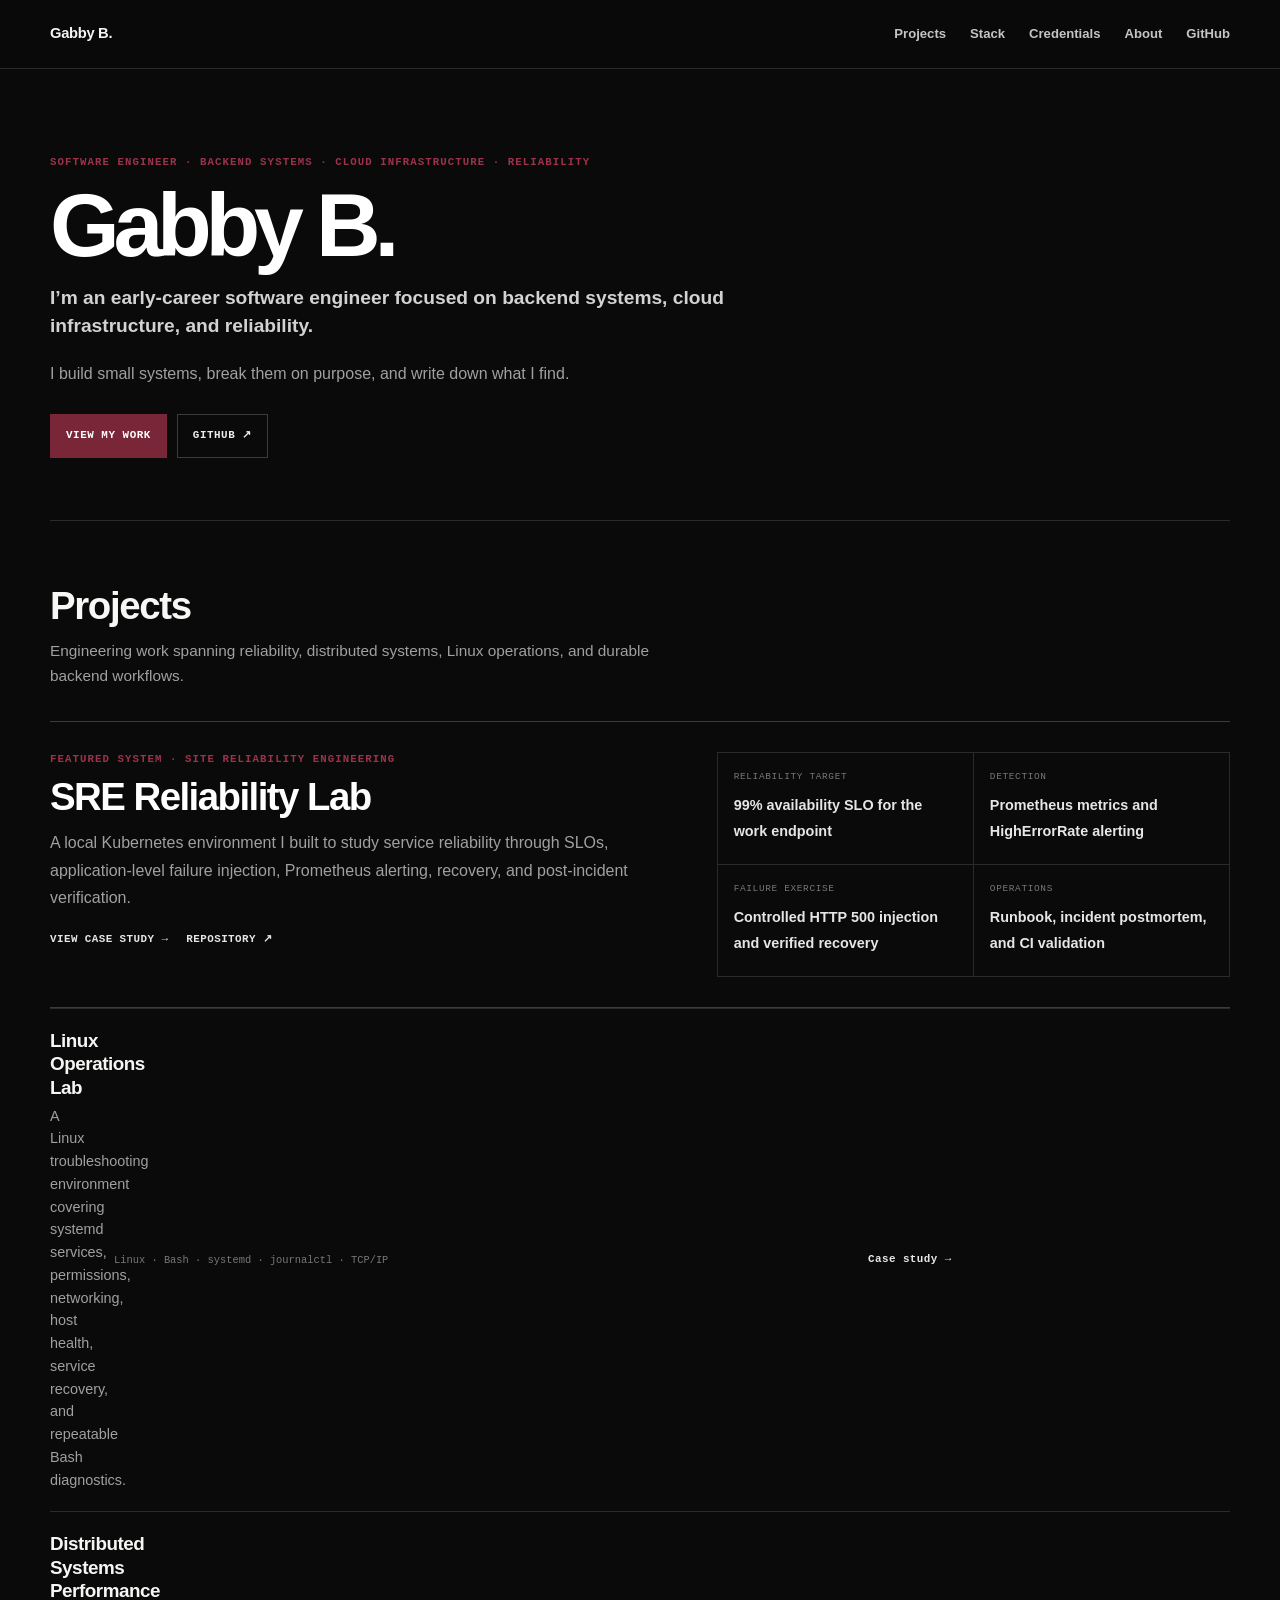
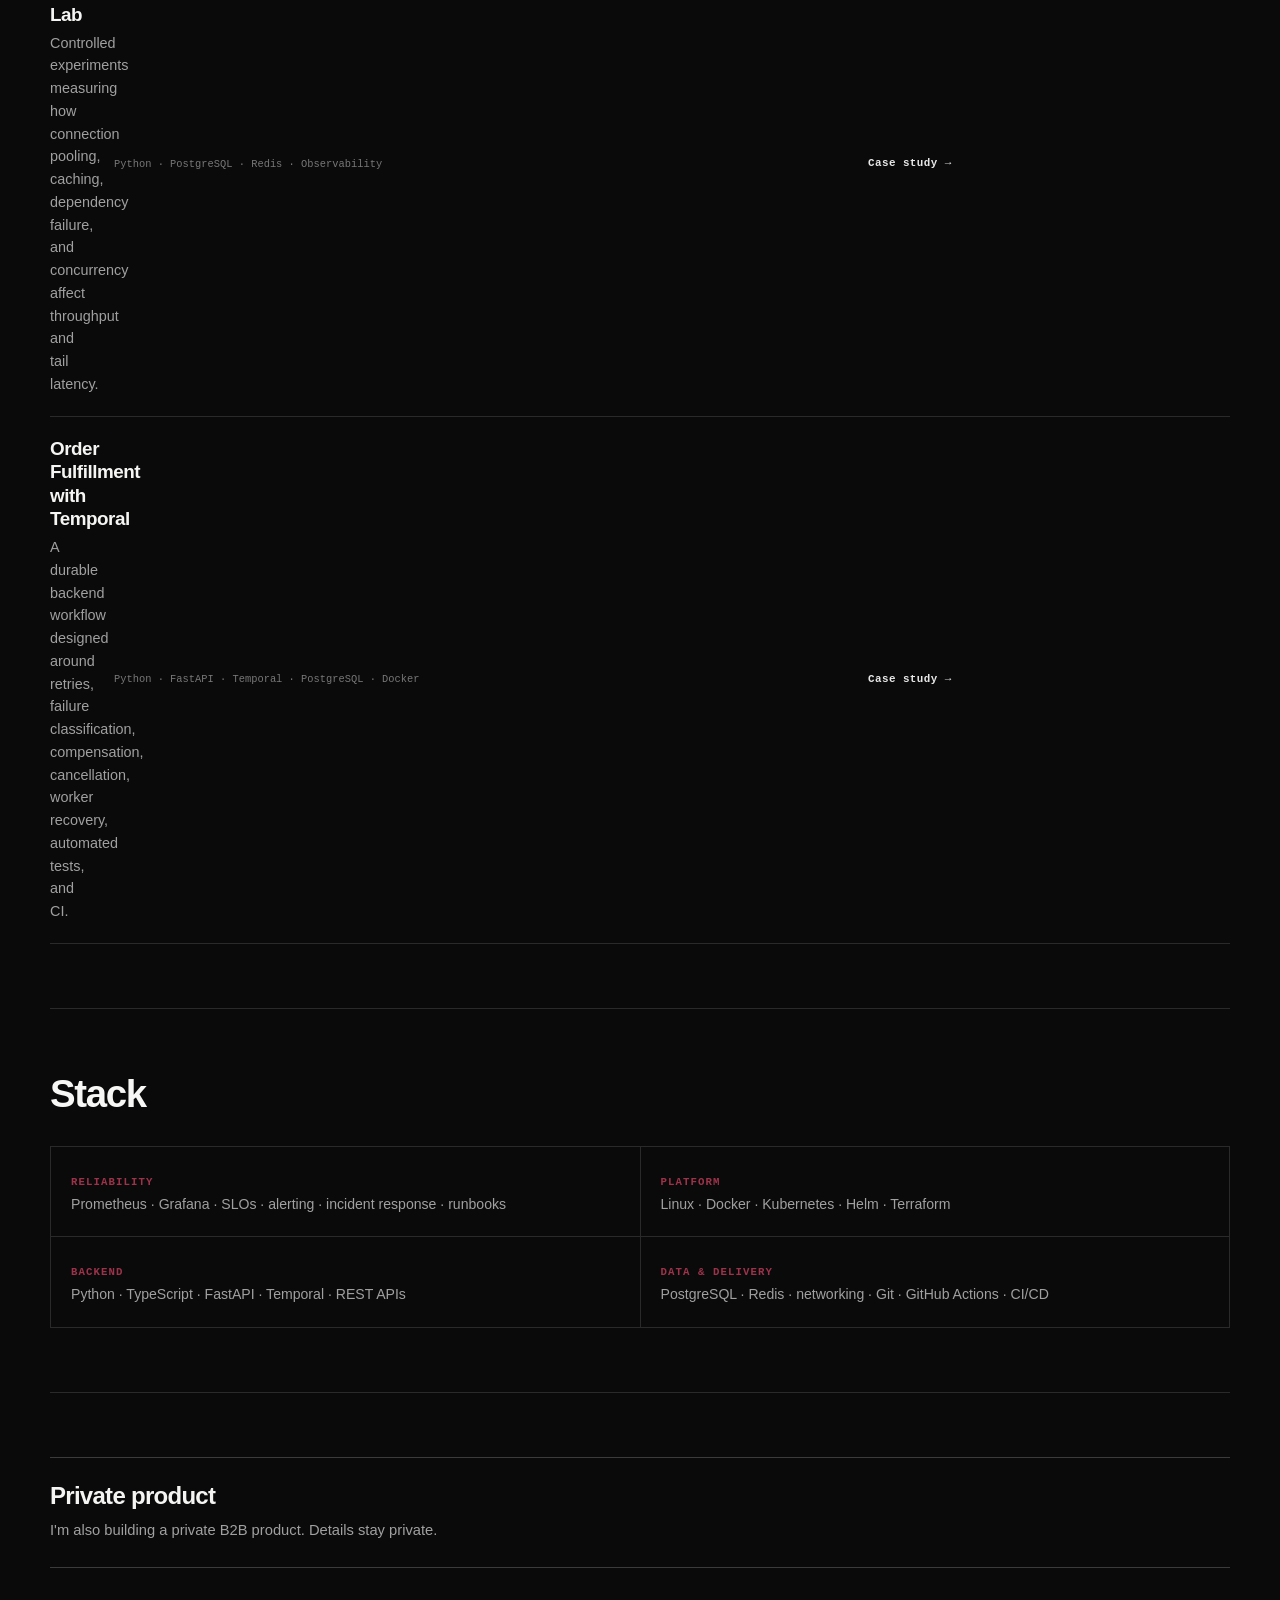
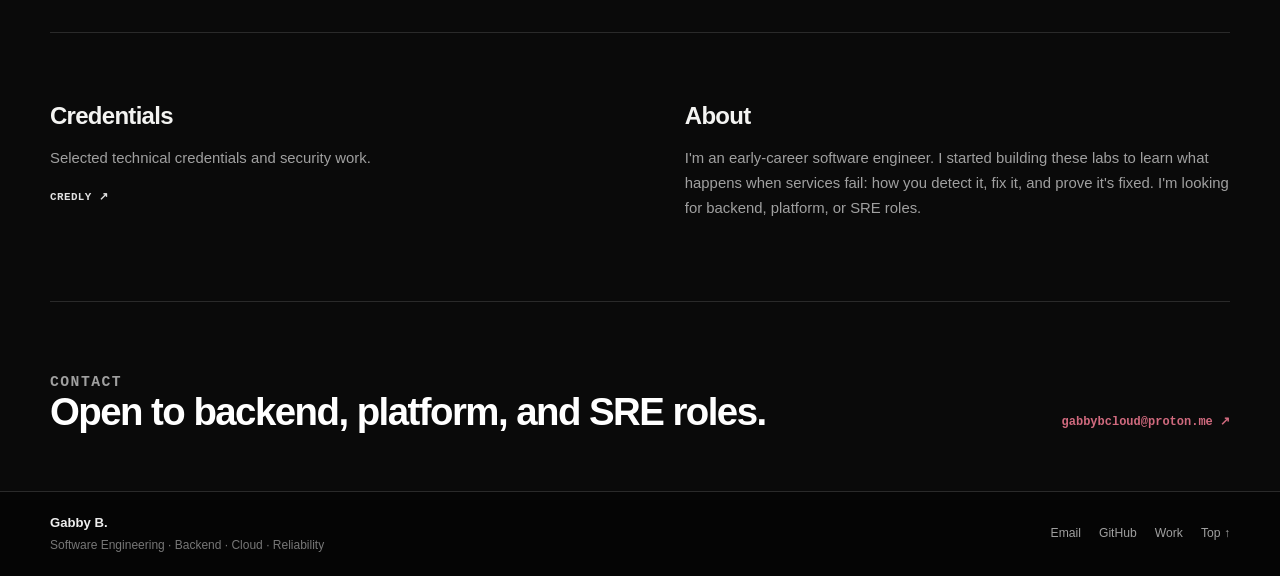
==== index.html @ 265e57f5 "copy: remove Harvard student from hero" ====
<!doctype html>
<html lang="en">
<head>
  <meta charset="utf-8">
  <meta name="viewport" content="width=device-width, initial-scale=1">
  <title>Gabby B. — Software Engineering, Backend Systems & Cloud Infrastructure</title>
  <meta name="description" content="Gabby B. is a software engineer focused on backend systems, cloud infrastructure, platform engineering, automation, and reliability.">
  <meta name="theme-color" content="#0b0e12">
  <meta property="og:type" content="website">
  <meta property="og:title" content="Gabby B. — Site Reliability, Platform & Backend Engineering">
  <meta property="og:description" content="Software engineering across backend systems, cloud infrastructure, automation, platform engineering, observability, and reliability.">
  <meta property="og:url" content="https://gabbyb-cloud.github.io/">
  <link rel="canonical" href="https://gabbyb-cloud.github.io/">
  <link rel="icon" href="favicon.svg" type="image/svg+xml">
  <link rel="stylesheet" href="assets/css/styles.css">
  
  
  
  
</head>
<body>
  <a class="skip-link" href="#main">Skip to content</a>

  <header class="site-header">
    <div class="shell nav-wrap">
      <a class="brand" href="#top" aria-label="Gabby B. home">Gabby B.</a>
      <button class="nav-toggle" type="button" aria-expanded="false" aria-controls="site-nav">
        <span class="sr-only">Toggle navigation</span>
        <span></span><span></span>
      </button>
      <nav id="site-nav" class="site-nav" aria-label="Primary navigation">
        <a href="#projects">Projects</a>
        <a href="#systems">Stack</a>
        <a href="#credentials">Credentials</a>
        <a href="#about">About</a>
        <a href="https://github.com/gabbyb-cloud" target="_blank" rel="noreferrer">GitHub</a>
      </nav>
    </div>
  </header>

  <main id="main">
    <section class="exec-hero shell" id="top" aria-labelledby="hero-title">
      <div>
        <p class="exec-kicker">Software Engineer · Backend Systems · Cloud Infrastructure · Reliability</p>
        <h1 class="exec-name" id="hero-title">Gabby B.</h1>
        <p class="exec-title">I’m an early-career software engineer focused on backend systems, cloud infrastructure, and reliability.</p>
        <p class="exec-statement">I build small systems, break them on purpose, and write down what I find.</p>
        <div class="exec-actions">
          <a class="exec-button primary" href="#projects">View my work</a>
          <a class="exec-button" href="https://github.com/gabbyb-cloud" target="_blank" rel="noreferrer">GitHub ↗</a>
        </div>
      </div>

    </section>

    <section class="exec-section shell" id="projects" aria-labelledby="projects-title">
      <div class="exec-section-head">
        <div>
          <h2 id="projects-title">Projects</h2>
          <p>Engineering work spanning reliability, distributed systems, Linux operations, and durable backend workflows.</p>
        </div>
      </div>

      <article class="feature-project">
        <div>
          <p class="project-meta">Featured system · Site reliability engineering</p>
          <h3>SRE Reliability Lab</h3>
          <p>
            A local Kubernetes environment I built to study service reliability through SLOs,
            application-level failure injection, Prometheus alerting, recovery, and post-incident verification.
          </p>
          <!-- TODO measured detection time and recovery time -->
          <div class="project-links">
            <a href="projects/sre-reliability-lab.html">View case study →</a>
            <a href="https://github.com/gabbyb-cloud/sre-reliability-lab" target="_blank" rel="noreferrer">Repository ↗</a>
          </div>
        </div>

        <div class="evidence-grid" aria-label="SRE Reliability Lab evidence">
          <div><span>Reliability target</span><strong>99% availability SLO for the work endpoint</strong></div>
          <div><span>Detection</span><strong>Prometheus metrics and HighErrorRate alerting</strong></div>
          <div><span>Failure exercise</span><strong>Controlled HTTP 500 injection and verified recovery</strong></div>
          <div><span>Operations</span><strong>Runbook, incident postmortem, and CI validation</strong></div>
        </div>
      </article>

      <div class="project-list">
        <article class="project-row">
          <div>
            <h3>Linux Operations Lab</h3>
            <p>A Linux troubleshooting environment covering systemd services, permissions, networking, host health, service recovery, and repeatable Bash diagnostics.</p>
          <!-- TODO one specific result -->
          </div>
          <span class="project-tech">Linux · Bash · systemd · journalctl · TCP/IP</span>
          <a href="projects/linux-operations-lab.html">Case study →</a>
        </article>

        <article class="project-row">
          <div>
            <h3>Distributed Systems Performance Lab</h3>
            <p>Controlled experiments measuring how connection pooling, caching, dependency failure, and concurrency affect throughput and tail latency.</p>
          <!-- TODO p99 before/after -->
          </div>
          <span class="project-tech">Python · PostgreSQL · Redis · Observability</span>
          <a href="projects/distributed-systems-performance.html">Case study →</a>
        </article>

        <article class="project-row">
          <div>
            <h3>Order Fulfillment with Temporal</h3>
            <p>A durable backend workflow designed around retries, failure classification, compensation, cancellation, worker recovery, automated tests, and CI.</p>
          <!-- TODO tests and failure scenarios covered -->
          </div>
          <span class="project-tech">Python · FastAPI · Temporal · PostgreSQL · Docker</span>
          <a href="projects/order-fulfillment.html">Case study →</a>
        </article>
      </div>
    </section>

    <section class="exec-section shell" id="systems" aria-labelledby="systems-title">
      <div class="exec-section-head">
        <div>
          <h2 id="systems-title">Stack</h2>
        </div>
      </div>

      <div class="systems-grid">
        <div class="system-block">
          <span class="system-label">Reliability</span>
          <p>Prometheus · Grafana · SLOs · alerting · incident response · runbooks</p>
        </div>
        <div class="system-block">
          <span class="system-label">Platform</span>
          <p>Linux · Docker · Kubernetes · Helm · Terraform</p>
        </div>
        <div class="system-block">
          <span class="system-label">Backend</span>
          <p>Python · TypeScript <!-- TODO: remove if not used in these projects --> · FastAPI · Temporal · REST APIs</p>
        </div>
        <div class="system-block">
          <span class="system-label">Data & Delivery</span>
          <p>PostgreSQL · Redis · networking · Git · GitHub Actions · CI/CD</p>
        </div>
      </div>
    </section>

    <section class="exec-section shell" id="private" aria-labelledby="private-title">
      <div class="private-build">
        <div>
          <h3 id="private-title">Private product</h3>
          <p>I'm also building a private B2B product. Details stay private.</p>
        </div>
      </div>
    </section>

    <section class="exec-section shell" id="credentials">
      <div class="exec-lower">
        <div class="exec-subsection" aria-labelledby="credentials-title">
          <h2 id="credentials-title">Credentials</h2>
          <p>Selected technical credentials and security work.</p>
          <div class="quiet-links">
            <a href="https://www.credly.com/users/gabriell-bedoy/badges" target="_blank" rel="noreferrer">Credly ↗</a> <!-- TODO: name the specific credential -->
          </div>
        </div>

        <div class="exec-subsection" id="about" aria-labelledby="about-title">
          <h2 id="about-title">About</h2>
          <p>I'm an early-career software engineer. I started building these labs to learn what happens when services fail: how you detect it, fix it, and prove it's fixed. I'm looking for backend, platform, or SRE roles.</p>
        </div>
      </div>
    </section>

    <section class="exec-contact shell" id="contact" aria-labelledby="contact-title">
      <div>
        <p class="exec-kicker">Contact</p>
        <h2 id="contact-title">Open to backend, platform, and SRE roles.</h2>
      </div>
      <a class="exec-email" href="mailto:gabbybcloud@proton.me">gabbybcloud@proton.me ↗</a>
    </section>
  </main>

  <footer class="site-footer">
    <div class="shell footer-inner">
      <div><strong>Gabby B.</strong><span>Software Engineering · Backend · Cloud · Reliability</span></div>
      <div class="footer-links">
        <a href="mailto:gabbybcloud@proton.me">Email</a>
        <a href="https://github.com/gabbyb-cloud" target="_blank" rel="noreferrer">GitHub</a>
        <a href="#projects">Work</a>
        <a href="#top">Top ↑</a>
      </div>
    </div>
  </footer>

  <script src="assets/js/main.js" defer></script>
</body>
<!-- GitHub Pages redeploy check: 2026-10-04 -->
</html>
---- assets/css/styles.css ----
:root {
  --bg: #0a0a0a;
  --surface: #111111;
  --surface-2: #171717;
  --ink: #f4f4f2;
  --muted: #a0a0a0;
  --muted-2: #777777;
  --line: #2a2a2a;
  --line-strong: #3b3b3b;
  --maroon: #7a2639;
  --maroon-bright: #9d334b;
  --maroon-soft: #2a1118;
  --max: 1180px;
  --mono: "SFMono-Regular", Consolas, "Liberation Mono", Menlo, monospace;
  --sans: Inter, "Segoe UI Variable", "Segoe UI", ui-sans-serif, -apple-system, BlinkMacSystemFont, sans-serif;

  /* Compatibility for case-study styles */
  --exec-bg: var(--bg);
  --exec-surface: var(--surface);
  --exec-text: var(--ink);
  --exec-muted: var(--muted);
  --exec-faint: var(--muted-2);
  --exec-accent: #b24a60;
  --exec-line: var(--line);
  --exec-line-strong: var(--line-strong);
  --exec-mono: var(--mono);
}

* { box-sizing: border-box; }

html {
  scroll-behavior: smooth;
  background: var(--bg);
}

body {
  margin: 0;
  background: var(--bg);
  color: var(--ink);
  font-family: var(--sans);
  font-size: 16px;
  line-height: 1.62;
  -webkit-font-smoothing: antialiased;
  text-rendering: optimizeLegibility;
}

body::selection {
  background: var(--maroon);
  color: #fff;
}

a {
  color: inherit;
  text-decoration: none;
}

a:focus-visible,
button:focus-visible {
  outline: 2px solid var(--maroon-bright);
  outline-offset: 4px;
}

button { font: inherit; }

.shell {
  width: min(calc(100% - 48px), var(--max));
  margin-inline: auto;
}

.sr-only {
  position: absolute;
  width: 1px;
  height: 1px;
  padding: 0;
  margin: -1px;
  overflow: hidden;
  clip: rect(0, 0, 0, 0);
  white-space: nowrap;
  border: 0;
}

.skip-link {
  position: fixed;
  z-index: 999;
  left: 16px;
  top: 16px;
  transform: translateY(-180%);
  padding: 10px 14px;
  background: #fff;
  color: #000;
}

.skip-link:focus { transform: translateY(0); }

h1, h2, h3, p { margin-top: 0; }

.site-header {
  position: sticky;
  top: 0;
  z-index: 20;
  background: rgba(10, 10, 10, .94);
  border-bottom: 1px solid var(--line);
  backdrop-filter: blur(12px);
}

.nav-wrap {
  min-height: 68px;
  display: flex;
  align-items: center;
  justify-content: space-between;
  gap: 24px;
}

.brand {
  color: var(--ink);
  font-size: .92rem;
  font-weight: 700;
  letter-spacing: -.02em;
}

.site-nav {
  display: flex;
  align-items: center;
  gap: 24px;
  font-size: .82rem;
  font-weight: 600;
}

.site-nav a {
  color: #c4c4c4;
  transition: color .18s ease;
}

.site-nav a:hover { color: #fff; }

.nav-toggle {
  display: none;
  border: 0;
  background: transparent;
  padding: 8px;
}

.nav-toggle span:not(.sr-only) {
  display: block;
  width: 22px;
  height: 1px;
  margin: 5px 0;
  background: #fff;
}

/* Homepage */

.exec-hero {
  display: grid;
  grid-template-columns: minmax(0, 1.45fr) minmax(320px, .75fr);
  gap: clamp(48px, 7vw, 92px);
  align-items: end;
  padding-block: 86px 62px;
}

.exec-kicker,
.section-index,
.panel-label,
.system-label,
.project-meta,
.project-index,
.private-label,
.case-kicker {
  color: #b8b8b8;
  font-family: var(--mono);
  font-size: .67rem;
  font-weight: 700;
  letter-spacing: .1em;
  line-height: 1.4;
  text-transform: uppercase;
}

.exec-kicker,
.project-meta,
.project-index,
.private-label,
.system-label,
.case-kicker {
  color: var(--maroon-bright);
}

.exec-name {
  margin: 14px 0 0;
  color: #fff;
  font-size: clamp(3.6rem, 7vw, 6.8rem);
  line-height: .92;
  letter-spacing: -.07em;
  font-weight: 760;
}

.exec-title {
  margin: 18px 0 0;
  max-width: 700px;
  color: #d2d2d2;
  font-size: clamp(1.08rem, 1.5vw, 1.32rem);
  line-height: 1.45;
  font-weight: 600;
}

.exec-statement {
  max-width: 690px;
  margin: 20px 0 0;
  color: var(--muted);
  font-size: 1rem;
  line-height: 1.72;
}

.exec-statement strong {
  color: #efefef;
  font-weight: 650;
}

.exec-actions {
  display: flex;
  flex-wrap: wrap;
  gap: 10px;
  margin-top: 26px;
}

.exec-button {
  display: inline-flex;
  align-items: center;
  justify-content: center;
  min-height: 44px;
  padding: 0 15px;
  border: 1px solid var(--line-strong);
  background: transparent;
  color: #ededed;
  font-family: var(--mono);
  font-size: .68rem;
  font-weight: 700;
  letter-spacing: .05em;
  text-transform: uppercase;
  transition: border-color .18s ease, background .18s ease, transform .18s ease;
}

.exec-button:hover {
  border-color: #666;
  background: #141414;
  transform: translateY(-1px);
}

.exec-button.primary {
  border-color: var(--maroon);
  background: var(--maroon);
  color: #fff;
}

.exec-button.primary:hover {
  border-color: var(--maroon-bright);
  background: var(--maroon-bright);
}

.exec-panel {
  border-top: 1px solid var(--line-strong);
  border-bottom: 1px solid var(--line-strong);
}

.panel-label {
  padding: 13px 0;
  color: var(--muted-2);
}

.exec-panel-row {
  display: grid;
  grid-template-columns: 118px minmax(0, 1fr);
  gap: 18px;
  padding: 15px 0;
  border-top: 1px solid var(--line);
}

.exec-panel-row span {
  color: var(--muted-2);
  font-family: var(--mono);
  font-size: .66rem;
  line-height: 1.5;
  text-transform: uppercase;
}

.exec-panel-row strong {
  color: #dadada;
  font-size: .88rem;
  line-height: 1.5;
  font-weight: 580;
}

.exec-principles {
  display: grid;
  grid-template-columns: repeat(4, 1fr);
  border-top: 1px solid var(--line);
  border-bottom: 1px solid var(--line);
}

.exec-principles div {
  min-height: 82px;
  padding: 18px 16px;
  border-right: 1px solid var(--line);
}

.exec-principles div:last-child { border-right: 0; }

.exec-principles span {
  display: block;
  margin-bottom: 5px;
  color: var(--muted-2);
  font-family: var(--mono);
  font-size: .61rem;
  letter-spacing: .08em;
  text-transform: uppercase;
}

.exec-principles strong {
  color: #ddd;
  font-size: .88rem;
  font-weight: 600;
}

.exec-section {
  padding-block: 64px;
  border-top: 1px solid var(--line);
}

.exec-section-head {
  display: block;
  margin-bottom: 32px;
}

.exec-section-head > div {
  max-width: 70ch;
}

.section-index { color: var(--muted-2); }

.exec-section-head h2 {
  margin: 0;
  color: #f7f7f5;
  font-size: clamp(1.8rem, 3vw, 2.7rem);
  line-height: 1.08;
  letter-spacing: -.035em;
  font-weight: 680;
}

.exec-section-head > div > p {
  max-width: 680px;
  margin: 12px 0 0;
  color: var(--muted);
  font-size: .96rem;
  line-height: 1.65;
}

.feature-project {
  display: grid;
  grid-template-columns: minmax(0, 1.08fr) minmax(330px, .92fr);
  gap: clamp(34px, 5vw, 70px);
  padding: 30px 0;
  border-top: 1px solid var(--line-strong);
  border-bottom: 1px solid var(--line-strong);
}

.feature-project h3 {
  margin: 10px 0 12px;
  color: #fff;
  font-size: clamp(1.75rem, 3vw, 2.6rem);
  line-height: 1.04;
  letter-spacing: -.04em;
  font-weight: 680;
}

.feature-project > div:first-child > p:not(.project-meta) {
  max-width: 640px;
  color: var(--muted);
  line-height: 1.7;
}

.project-links {
  display: flex;
  flex-wrap: wrap;
  gap: 18px;
  margin-top: 20px;
}

.project-links a {
  color: #e6e6e6;
  font-family: var(--mono);
  font-size: .68rem;
  font-weight: 700;
  text-transform: uppercase;
  letter-spacing: .04em;
}

.project-links a:hover { color: #d06a7e; }

.evidence-grid {
  display: grid;
  grid-template-columns: 1fr 1fr;
  border-top: 1px solid var(--line);
  border-left: 1px solid var(--line);
}

.evidence-grid div {
  min-height: 112px;
  padding: 16px;
  border-right: 1px solid var(--line);
  border-bottom: 1px solid var(--line);
}

.evidence-grid span {
  display: block;
  margin-bottom: 8px;
  color: var(--muted-2);
  font-family: var(--mono);
  font-size: .59rem;
  letter-spacing: .07em;
  text-transform: uppercase;
}

.evidence-grid strong {
  color: #e6e6e6;
  font-size: .9rem;
  line-height: 1.48;
  font-weight: 600;
}

.project-list { border-top: 1px solid var(--line); }

.project-row {
  display: grid;
  grid-template-columns: 42px minmax(0, 1.4fr) minmax(230px, .65fr) auto;
  gap: 22px;
  align-items: center;
  padding: 20px 0;
  border-bottom: 1px solid var(--line);
}

.project-row h3 {
  margin: 0 0 5px;
  color: #f5f5f3;
  font-size: 1.18rem;
  line-height: 1.25;
  letter-spacing: -.025em;
}

.project-row p {
  margin: 0;
  color: var(--muted);
  font-size: .9rem;
  line-height: 1.58;
}

.project-tech {
  color: var(--muted-2);
  font-family: var(--mono);
  font-size: .65rem;
  line-height: 1.6;
}

.project-row > a {
  color: #e8e8e8;
  font-family: var(--mono);
  font-size: .68rem;
  font-weight: 700;
  letter-spacing: .04em;
}

.project-row > a:hover { color: #d06a7e; }

.systems-grid {
  display: grid;
  grid-template-columns: 1fr 1fr;
  border-top: 1px solid var(--line);
  border-left: 1px solid var(--line);
}

.system-block {
  min-height: 0;
  padding: 20px;
  border-right: 1px solid var(--line);
  border-bottom: 1px solid var(--line);
}

.system-block h3 {
  margin: 22px 0 8px;
  color: #f4f4f2;
  font-size: 1rem;
  line-height: 1.3;
}

.system-block p {
  margin: 0;
  color: var(--muted);
  font-size: .88rem;
  line-height: 1.65;
}

.private-build {
  display: block;
  padding-block: 24px;
  border-top: 1px solid var(--line-strong);
  border-bottom: 1px solid var(--line-strong);
}

.private-build > div {
  max-width: 70ch;
}

.private-build h3 {
  margin: 0 0 8px;
  color: #f4f4f2;
  font-size: 1.5rem;
  line-height: 1.2;
  letter-spacing: -.03em;
}

.private-build p {
  max-width: 780px;
  margin: 0;
  color: var(--muted);
  font-size: .92rem;
  line-height: 1.68;
}

.exec-lower {
  display: grid;
  grid-template-columns: 1fr 1fr;
  gap: clamp(40px, 7vw, 100px);
}

.exec-subsection h2 {
  margin: 0 0 10px;
  color: #f4f4f2;
  font-size: 1.5rem;
  letter-spacing: -.03em;
}

.exec-subsection p {
  max-width: 620px;
  color: var(--muted);
  font-size: .93rem;
  line-height: 1.7;
}

.quiet-links {
  display: flex;
  flex-wrap: wrap;
  gap: 18px;
  margin-top: 18px;
}

.quiet-links a {
  color: #e2e2e2;
  font-family: var(--mono);
  font-size: .68rem;
  font-weight: 700;
  letter-spacing: .04em;
  text-transform: uppercase;
}

.quiet-links a:hover { color: #d06a7e; }

.exec-contact {
  display: grid;
  grid-template-columns: minmax(0, 1fr) auto;
  gap: 30px;
  align-items: end;
  padding-block: 58px;
  border-top: 1px solid var(--line);
}

.exec-contact h2 {
  max-width: 760px;
  margin: 0;
  color: #fff;
  font-size: clamp(1.7rem, 3vw, 2.7rem);
  line-height: 1.06;
  letter-spacing: -.04em;
}

.exec-contact p {
  margin: 12px 0 0;
  color: var(--muted);
  font-size: .92rem;
}

.exec-email {
  color: #d06a7e;
  font-family: var(--mono);
  font-size: .75rem;
  font-weight: 700;
}

.site-footer {
  border-top: 1px solid var(--line);
  background: #050505;
}

.footer-inner {
  min-height: 84px;
  display: flex;
  align-items: center;
  justify-content: space-between;
  gap: 20px;
}

.footer-inner strong {
  display: block;
  color: #eee;
  font-size: .82rem;
}

.footer-inner span {
  display: block;
  margin-top: 3px;
  color: var(--muted-2);
  font-size: .75rem;
}

.footer-links {
  display: flex;
  gap: 18px;
}

.footer-links a {
  color: var(--muted);
  font-size: .76rem;
}

.footer-links a:hover { color: #fff; }

/* Lightweight reveal; no decorative motion */
.reveal-item {
  opacity: 0;
  transform: translateY(10px);
  transition: opacity .45s ease, transform .45s ease;
}

.reveal-item.is-visible {
  opacity: 1;
  transform: none;
}

/* Mobile */
@media (max-width: 980px) {
  .exec-hero {
    grid-template-columns: 1fr;
    align-items: start;
  }

  .exec-panel { max-width: 760px; }

  .feature-project { grid-template-columns: 1fr; }

  .project-row {
    grid-template-columns: 38px minmax(0, 1fr) auto;
  }

  .project-tech { grid-column: 2; }
  .project-row > a { grid-column: 3; grid-row: 1; }
}

@media (max-width: 760px) {
  .shell { width: min(calc(100% - 32px), var(--max)); }

  .site-nav {
    display: none;
    position: absolute;
    left: 16px;
    right: 16px;
    top: 60px;
    padding: 12px;
    flex-direction: column;
    align-items: stretch;
    gap: 0;
    background: #101010;
    border: 1px solid var(--line);
  }

  .site-nav.is-open { display: flex; }

  .site-nav a {
    padding: 11px 10px;
    border-bottom: 1px solid var(--line);
  }

  .site-nav a:last-child { border-bottom: 0; }

  .nav-toggle { display: block; }

  .exec-hero {
    padding-block: 56px 42px;
    gap: 42px;
  }

  .exec-name {
    font-size: clamp(3rem, 16vw, 4.5rem);
  }

  .exec-panel-row {
    grid-template-columns: 1fr;
    gap: 5px;
  }

  .exec-principles {
    grid-template-columns: 1fr 1fr;
  }

  .exec-principles div:nth-child(2) { border-right: 0; }
  .exec-principles div:nth-child(-n+2) { border-bottom: 1px solid var(--line); }

  .exec-section { padding-block: 48px; }

  .exec-section-head {
    gap: 8px;
  }

  .evidence-grid,
  .systems-grid {
    grid-template-columns: 1fr;
  }

  .project-row {
    grid-template-columns: 1fr;
    gap: 8px;
    padding: 18px 0;
  }

  .project-index,
  .project-tech,
  .project-row > a {
    grid-column: 1;
    grid-row: auto;
  }

  .project-index {
    margin-bottom: 2px;
  }

  .private-build,
  .exec-lower,
  .exec-contact {
    grid-template-columns: 1fr;
  }

  .exec-contact { align-items: start; }

  .footer-inner {
    flex-direction: column;
    align-items: flex-start;
    justify-content: center;
    padding-block: 22px;
  }

  .footer-links { flex-wrap: wrap; }
}
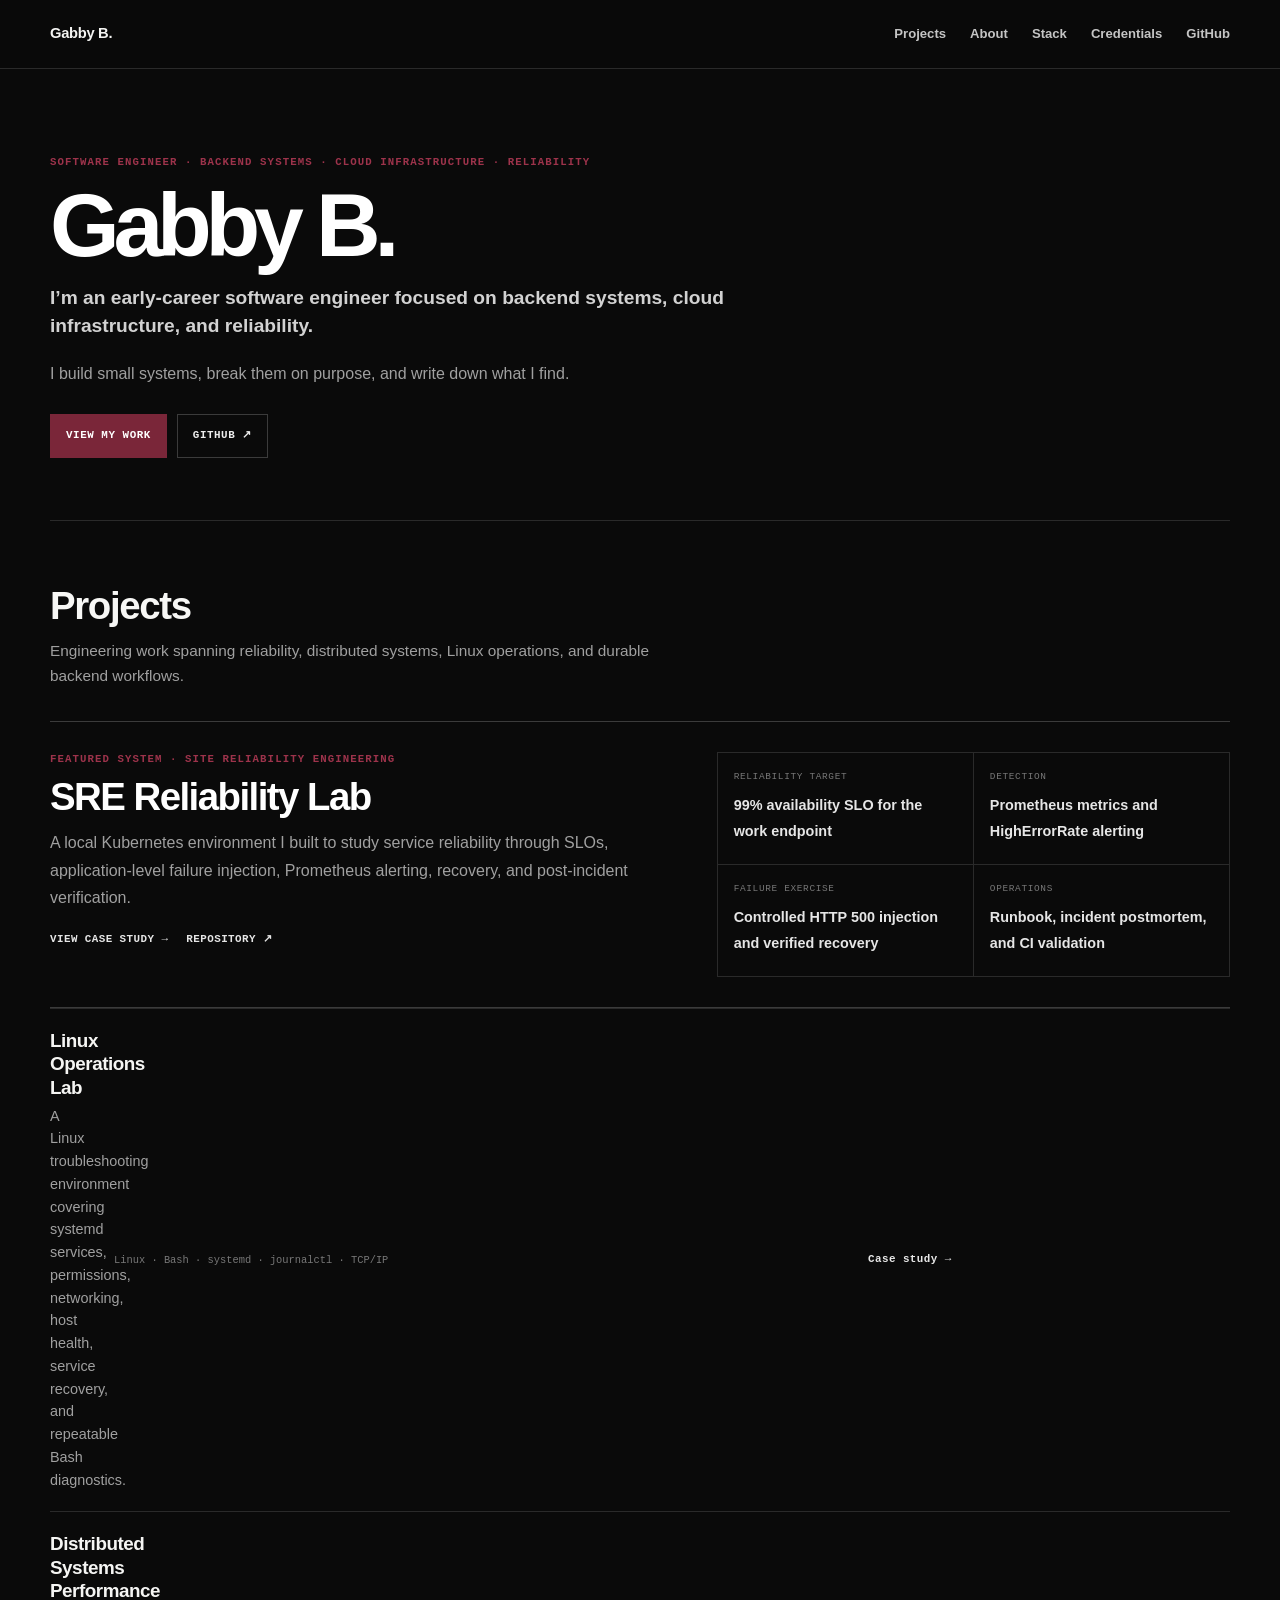
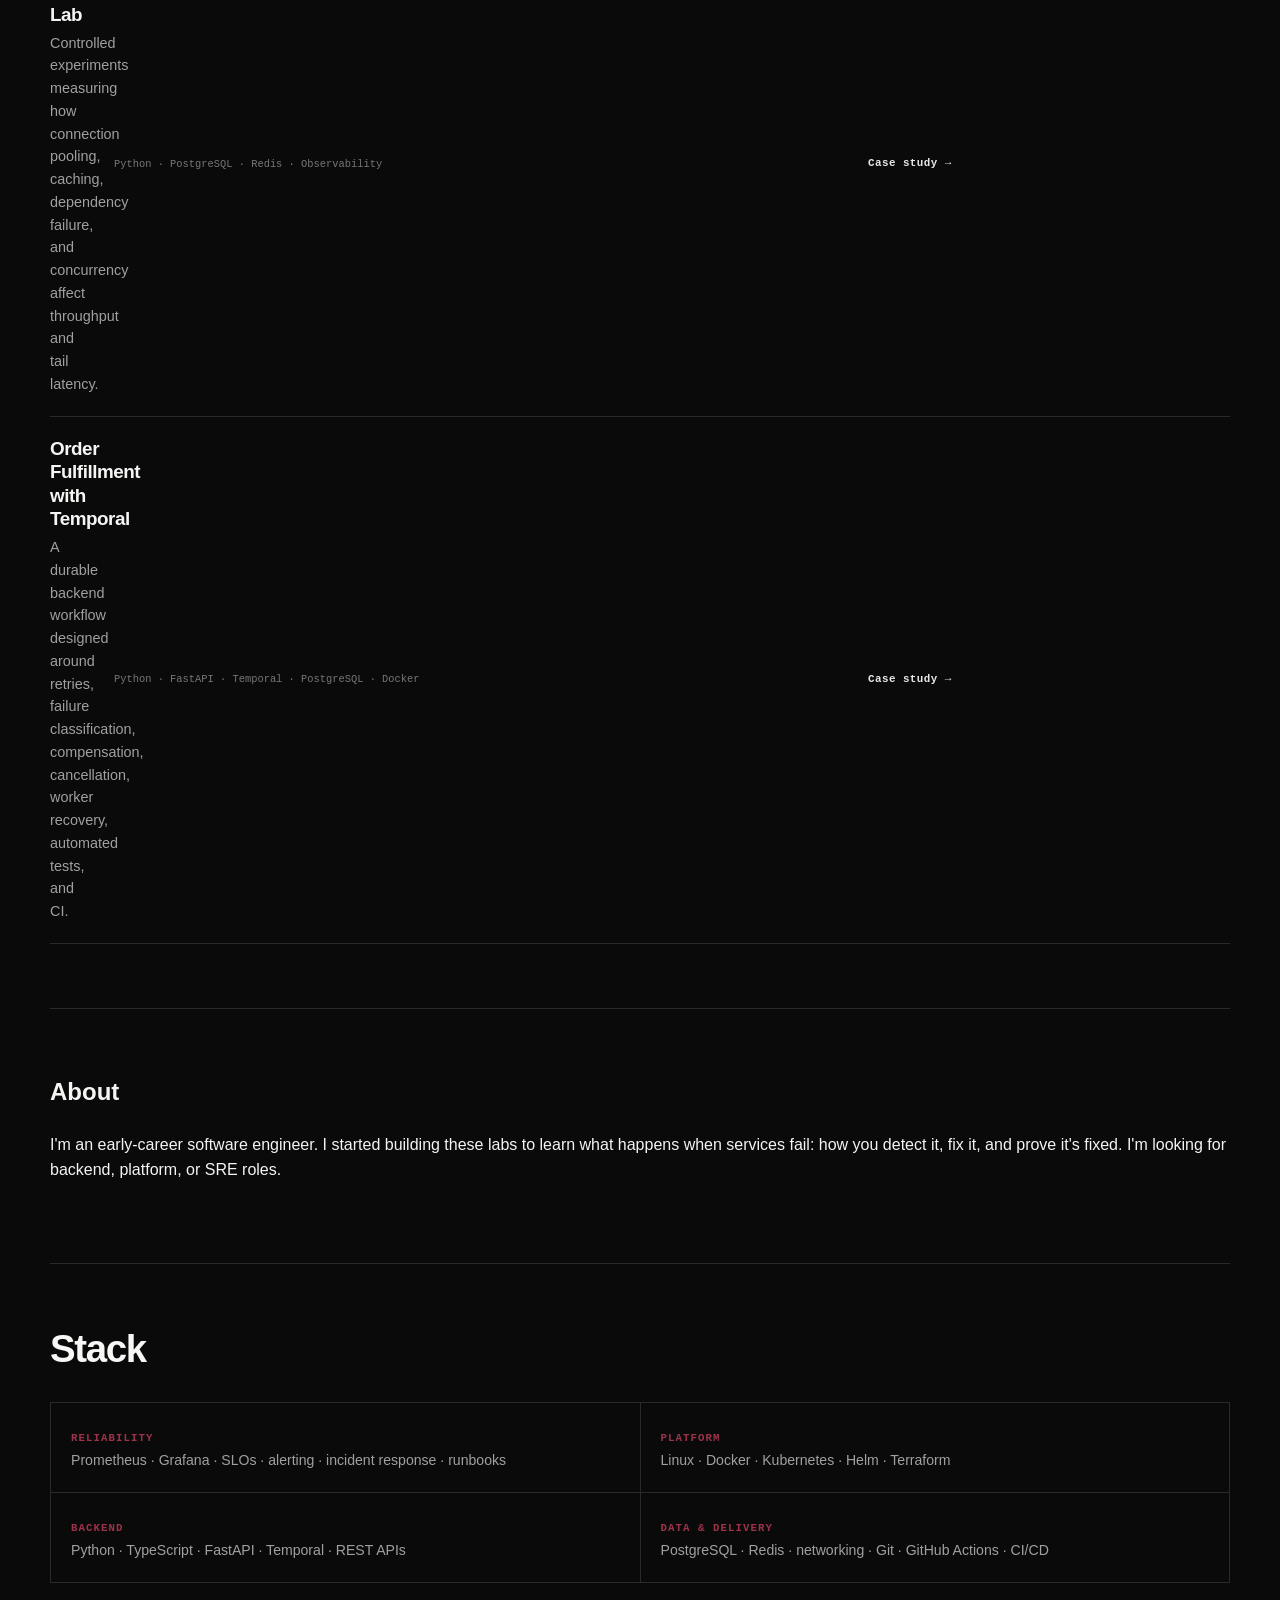
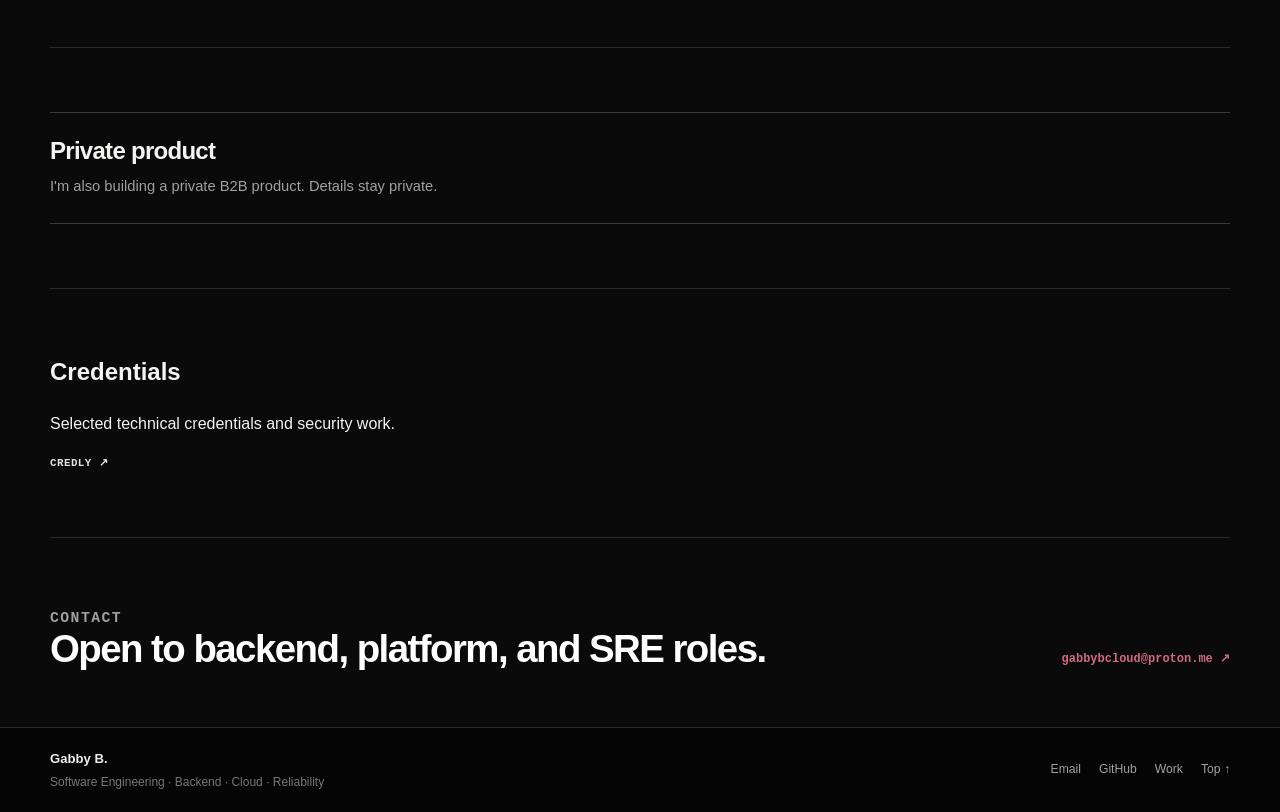
==== commit e589a427: "layout: strengthen portfolio information hierarchy" ====
--- a/index.html
+++ b/index.html
@@ -30,9 +30,9 @@
       </button>
       <nav id="site-nav" class="site-nav" aria-label="Primary navigation">
         <a href="#projects">Projects</a>
+        <a href="#about">About</a>
         <a href="#systems">Stack</a>
         <a href="#credentials">Credentials</a>
-        <a href="#about">About</a>
         <a href="https://github.com/gabbyb-cloud" target="_blank" rel="noreferrer">GitHub</a>
       </nav>
     </div>
@@ -117,6 +117,13 @@
       </div>
     </section>
 
+    <section class="exec-section shell about-section" id="about" aria-labelledby="about-title">
+      <div class="about-block">
+        <h2 id="about-title">About</h2>
+        <p>I'm an early-career software engineer. I started building these labs to learn what happens when services fail: how you detect it, fix it, and prove it's fixed. I'm looking for backend, platform, or SRE roles.</p>
+      </div>
+    </section>
+
     <section class="exec-section shell" id="systems" aria-labelledby="systems-title">
       <div class="exec-section-head">
         <div>
@@ -153,19 +160,14 @@
       </div>
     </section>
 
-    <section class="exec-section shell" id="credentials">
-      <div class="exec-lower">
-        <div class="exec-subsection" aria-labelledby="credentials-title">
+    <section class="exec-section shell credentials-section" id="credentials" aria-labelledby="credentials-title">
+      <div class="credentials-block">
+        <div>
           <h2 id="credentials-title">Credentials</h2>
           <p>Selected technical credentials and security work.</p>
           <div class="quiet-links">
             <a href="https://www.credly.com/users/gabriell-bedoy/badges" target="_blank" rel="noreferrer">Credly ↗</a> <!-- TODO: name the specific credential -->
           </div>
-        </div>
-
-        <div class="exec-subsection" id="about" aria-labelledby="about-title">
-          <h2 id="about-title">About</h2>
-          <p>I'm an early-career software engineer. I started building these labs to learn what happens when services fail: how you detect it, fix it, and prove it's fixed. I'm looking for backend, platform, or SRE roles.</p>
         </div>
       </div>
     </section>
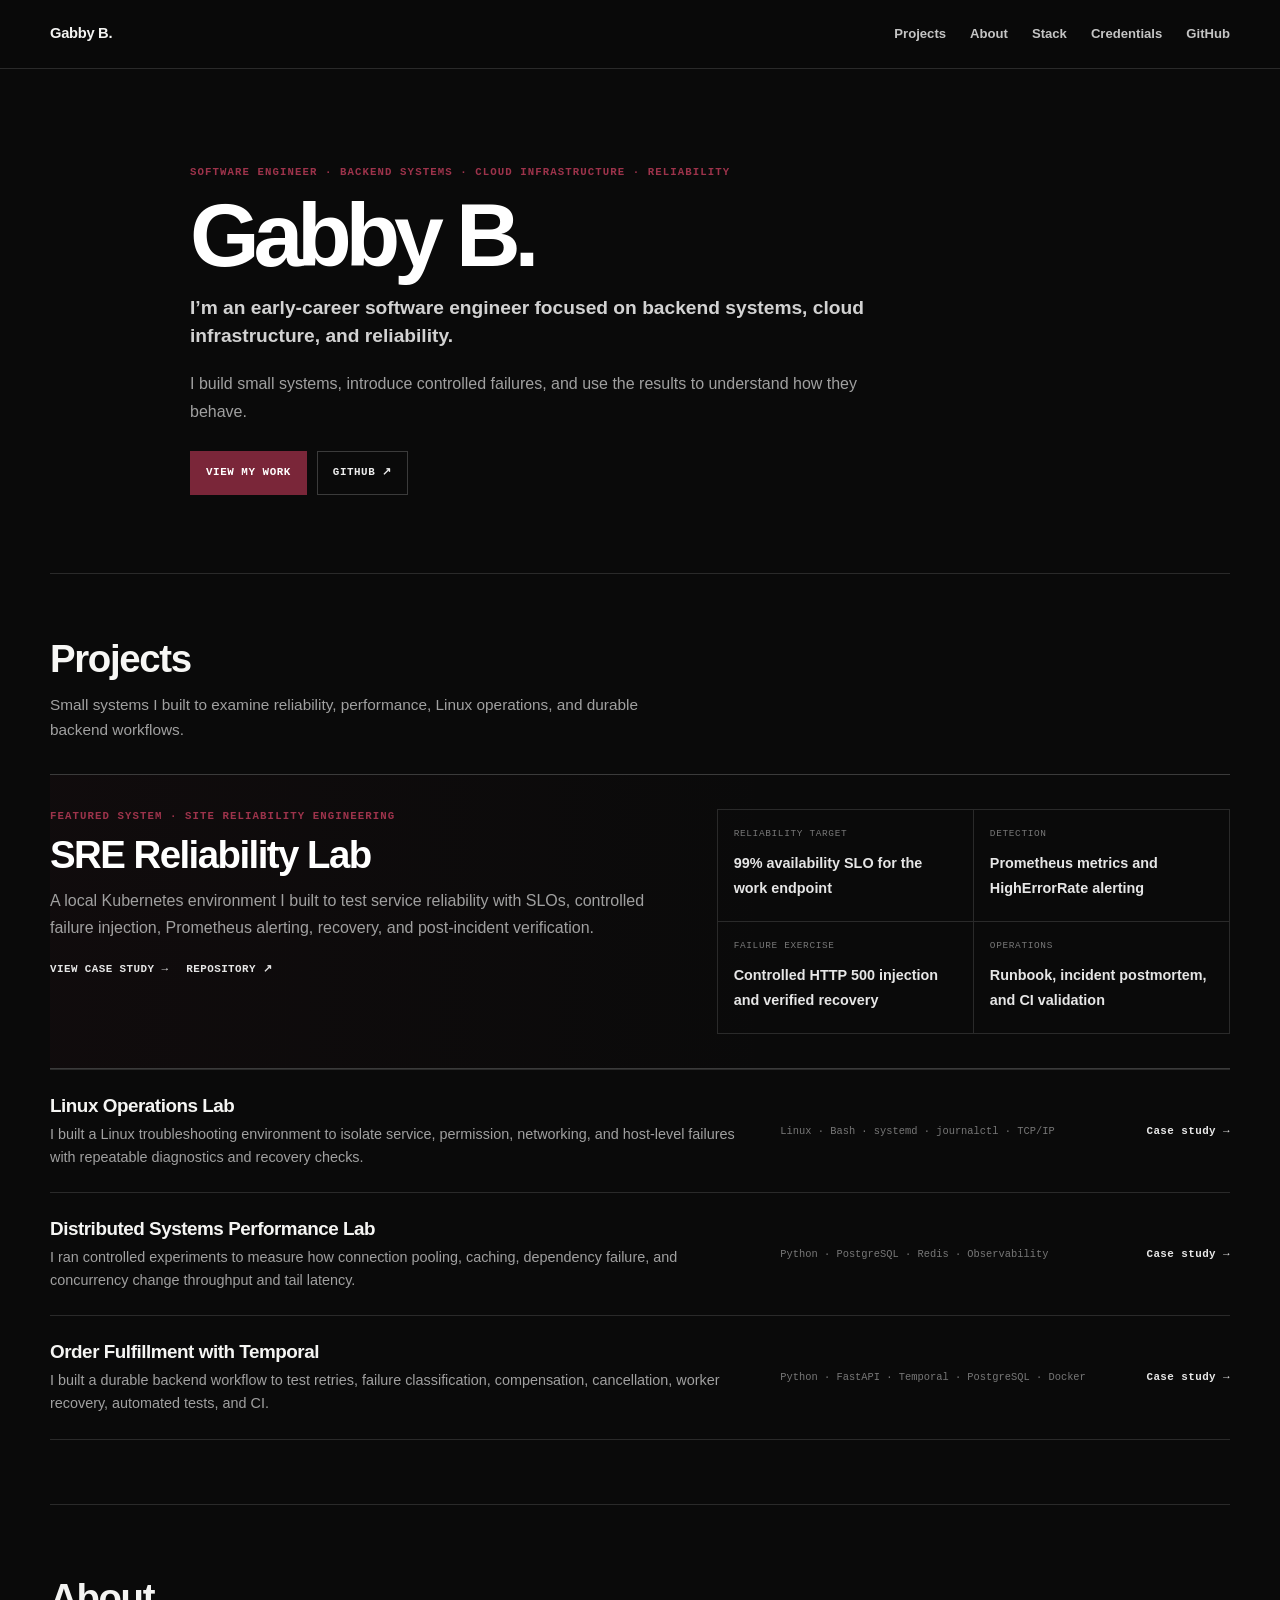
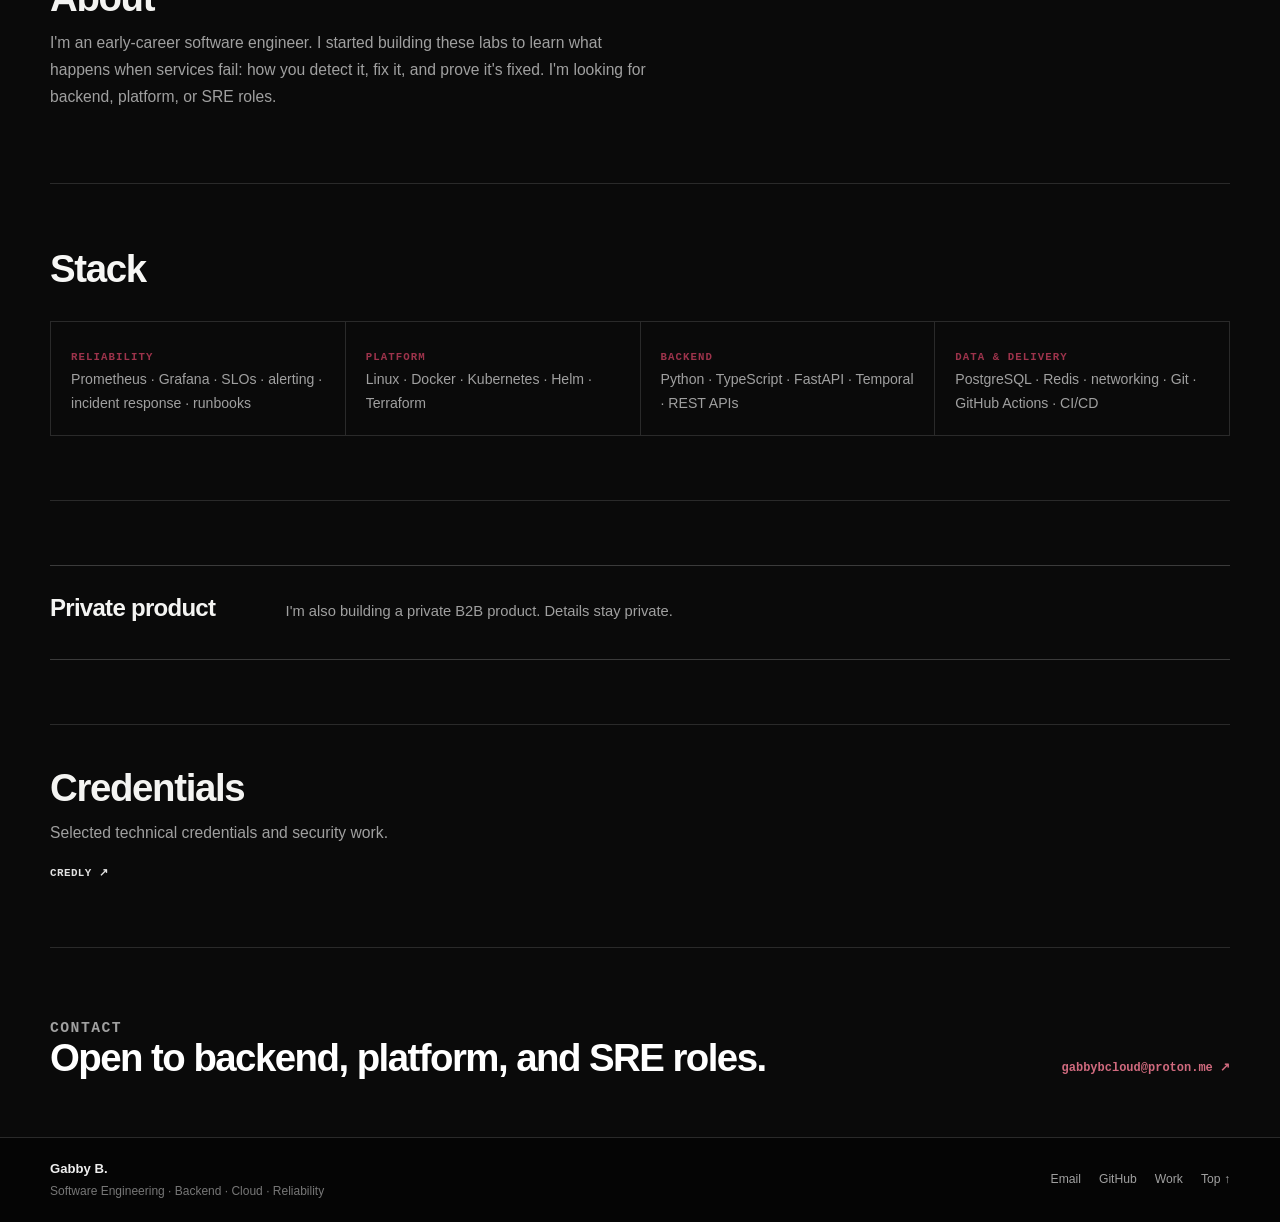
==== commit 6910b2c9: "copy: align homepage project language" ====
--- a/index.html
+++ b/index.html
@@ -44,7 +44,7 @@
         <p class="exec-kicker">Software Engineer · Backend Systems · Cloud Infrastructure · Reliability</p>
         <h1 class="exec-name" id="hero-title">Gabby B.</h1>
         <p class="exec-title">I’m an early-career software engineer focused on backend systems, cloud infrastructure, and reliability.</p>
-        <p class="exec-statement">I build small systems, break them on purpose, and write down what I find.</p>
+        <p class="exec-statement">I build small systems, introduce controlled failures, and use the results to understand how they behave.</p>
         <div class="exec-actions">
           <a class="exec-button primary" href="#projects">View my work</a>
           <a class="exec-button" href="https://github.com/gabbyb-cloud" target="_blank" rel="noreferrer">GitHub ↗</a>
@@ -57,7 +57,7 @@
       <div class="exec-section-head">
         <div>
           <h2 id="projects-title">Projects</h2>
-          <p>Engineering work spanning reliability, distributed systems, Linux operations, and durable backend workflows.</p>
+          <p>Small systems I built to examine reliability, performance, Linux operations, and durable backend workflows.</p>
         </div>
       </div>
 
@@ -66,8 +66,8 @@
           <p class="project-meta">Featured system · Site reliability engineering</p>
           <h3>SRE Reliability Lab</h3>
           <p>
-            A local Kubernetes environment I built to study service reliability through SLOs,
-            application-level failure injection, Prometheus alerting, recovery, and post-incident verification.
+            A local Kubernetes environment I built to test service reliability with SLOs,
+            controlled failure injection, Prometheus alerting, recovery, and post-incident verification.
           </p>
           <!-- TODO measured detection time and recovery time -->
           <div class="project-links">
@@ -88,7 +88,7 @@
         <article class="project-row">
           <div>
             <h3>Linux Operations Lab</h3>
-            <p>A Linux troubleshooting environment covering systemd services, permissions, networking, host health, service recovery, and repeatable Bash diagnostics.</p>
+            <p>I built a Linux troubleshooting environment to isolate service, permission, networking, and host-level failures with repeatable diagnostics and recovery checks.</p>
           <!-- TODO one specific result -->
           </div>
           <span class="project-tech">Linux · Bash · systemd · journalctl · TCP/IP</span>
@@ -98,7 +98,7 @@
         <article class="project-row">
           <div>
             <h3>Distributed Systems Performance Lab</h3>
-            <p>Controlled experiments measuring how connection pooling, caching, dependency failure, and concurrency affect throughput and tail latency.</p>
+            <p>I ran controlled experiments to measure how connection pooling, caching, dependency failure, and concurrency change throughput and tail latency.</p>
           <!-- TODO p99 before/after -->
           </div>
           <span class="project-tech">Python · PostgreSQL · Redis · Observability</span>
@@ -108,7 +108,7 @@
         <article class="project-row">
           <div>
             <h3>Order Fulfillment with Temporal</h3>
-            <p>A durable backend workflow designed around retries, failure classification, compensation, cancellation, worker recovery, automated tests, and CI.</p>
+            <p>I built a durable backend workflow to test retries, failure classification, compensation, cancellation, worker recovery, automated tests, and CI.</p>
           <!-- TODO tests and failure scenarios covered -->
           </div>
           <span class="project-tech">Python · FastAPI · Temporal · PostgreSQL · Docker</span>
--- a/assets/css/styles.css
+++ b/assets/css/styles.css
@@ -151,11 +151,13 @@
 /* Homepage */
 
 .exec-hero {
-  display: grid;
-  grid-template-columns: minmax(0, 1.45fr) minmax(320px, .75fr);
-  gap: clamp(48px, 7vw, 92px);
-  align-items: end;
-  padding-block: 86px 62px;
+  display: block;
+  max-width: 900px;
+  padding-block: 96px 78px;
+}
+
+.exec-hero > div {
+  max-width: 820px;
 }
 
 .exec-kicker,
@@ -357,9 +359,10 @@
   display: grid;
   grid-template-columns: minmax(0, 1.08fr) minmax(330px, .92fr);
   gap: clamp(34px, 5vw, 70px);
-  padding: 30px 0;
+  padding: 34px 0;
   border-top: 1px solid var(--line-strong);
   border-bottom: 1px solid var(--line-strong);
+  background: linear-gradient(90deg, rgba(122,38,57,.055), transparent 62%);
 }
 
 .feature-project h3 {
@@ -430,11 +433,15 @@
 
 .project-row {
   display: grid;
-  grid-template-columns: 42px minmax(0, 1.4fr) minmax(230px, .65fr) auto;
-  gap: 22px;
+  grid-template-columns: minmax(0, 1fr) minmax(210px, .48fr) auto;
+  gap: 30px;
   align-items: center;
-  padding: 20px 0;
+  padding: 24px 0;
   border-bottom: 1px solid var(--line);
+}
+
+.project-row > div {
+  max-width: 760px;
 }
 
 .project-row h3 {
@@ -471,7 +478,7 @@
 
 .systems-grid {
   display: grid;
-  grid-template-columns: 1fr 1fr;
+  grid-template-columns: repeat(4, minmax(0, 1fr));
   border-top: 1px solid var(--line);
   border-left: 1px solid var(--line);
 }
@@ -499,9 +506,16 @@
 
 .private-build {
   display: block;
-  padding-block: 24px;
+  padding: 28px 0;
   border-top: 1px solid var(--line-strong);
   border-bottom: 1px solid var(--line-strong);
+}
+
+.private-build > div {
+  display: flex;
+  align-items: baseline;
+  justify-content: space-between;
+  gap: 32px;
 }
 
 .private-build > div {
@@ -528,6 +542,47 @@
   display: grid;
   grid-template-columns: 1fr 1fr;
   gap: clamp(40px, 7vw, 100px);
+}
+
+.about-section {
+  padding-block: 72px;
+}
+
+.about-block {
+  max-width: 820px;
+}
+
+.about-block h2,
+.credentials-block h2 {
+  margin: 0 0 12px;
+  color: #f4f4f2;
+  font-size: clamp(1.8rem, 3vw, 2.5rem);
+  line-height: 1.08;
+  letter-spacing: -.035em;
+}
+
+.about-block p,
+.credentials-block p {
+  max-width: 70ch;
+  margin: 0;
+  color: var(--muted);
+  font-size: .98rem;
+  line-height: 1.72;
+}
+
+.credentials-section {
+  padding-block: 42px 64px;
+}
+
+.credentials-block {
+  display: flex;
+  align-items: baseline;
+  justify-content: space-between;
+  gap: 32px;
+}
+
+.credentials-block > div {
+  max-width: 760px;
 }
 
 .exec-subsection h2 {
@@ -691,8 +746,7 @@
   .nav-toggle { display: block; }
 
   .exec-hero {
-    padding-block: 56px 42px;
-    gap: 42px;
+    padding-block: 58px 46px;
   }
 
   .exec-name {
@@ -720,6 +774,11 @@
   .evidence-grid,
   .systems-grid {
     grid-template-columns: 1fr;
+  }
+
+  .private-build > div,
+  .credentials-block {
+    display: block;
   }
 
   .project-row {
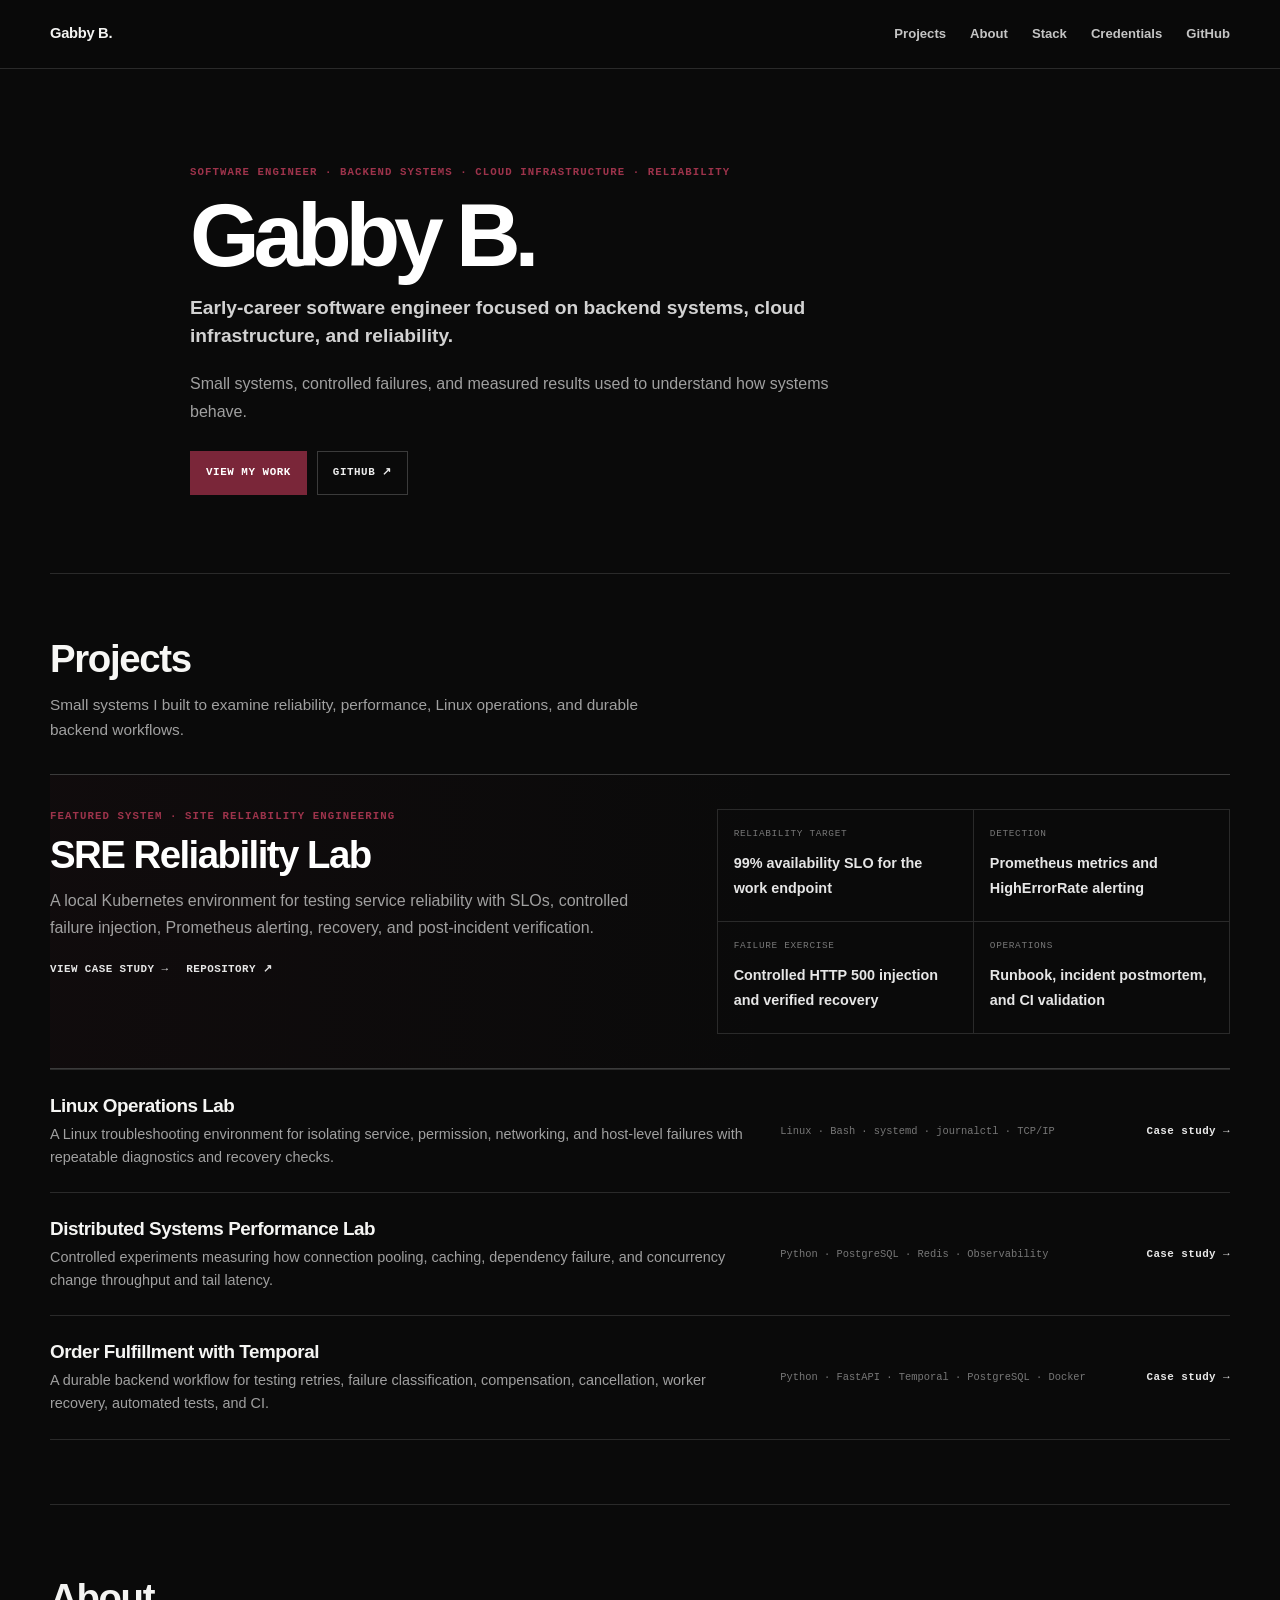
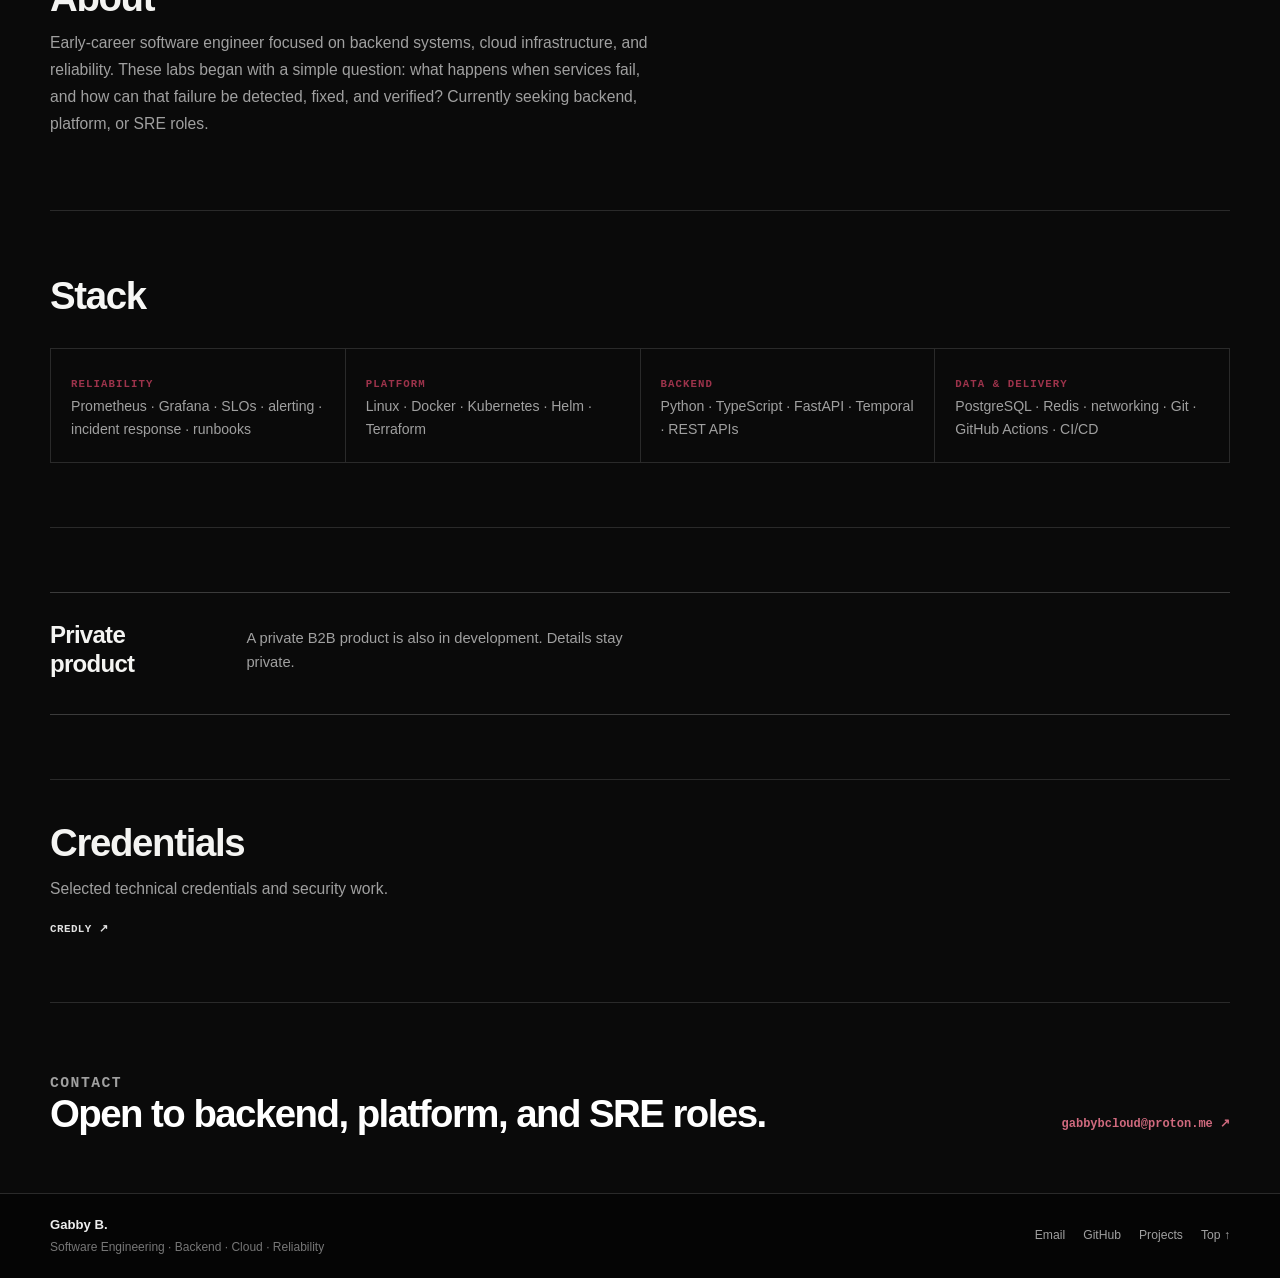
==== commit 5bad45aa: "Reduce first-person repetition across portfolio copy" ====
--- a/index.html
+++ b/index.html
@@ -43,8 +43,8 @@
       <div>
         <p class="exec-kicker">Software Engineer · Backend Systems · Cloud Infrastructure · Reliability</p>
         <h1 class="exec-name" id="hero-title">Gabby B.</h1>
-        <p class="exec-title">I’m an early-career software engineer focused on backend systems, cloud infrastructure, and reliability.</p>
-        <p class="exec-statement">I build small systems, introduce controlled failures, and use the results to understand how they behave.</p>
+        <p class="exec-title">Early-career software engineer focused on backend systems, cloud infrastructure, and reliability.</p>
+        <p class="exec-statement">Small systems, controlled failures, and measured results used to understand how systems behave.</p>
         <div class="exec-actions">
           <a class="exec-button primary" href="#projects">View my work</a>
           <a class="exec-button" href="https://github.com/gabbyb-cloud" target="_blank" rel="noreferrer">GitHub ↗</a>
@@ -66,7 +66,7 @@
           <p class="project-meta">Featured system · Site reliability engineering</p>
           <h3>SRE Reliability Lab</h3>
           <p>
-            A local Kubernetes environment I built to test service reliability with SLOs,
+            A local Kubernetes environment for testing service reliability with SLOs,
             controlled failure injection, Prometheus alerting, recovery, and post-incident verification.
           </p>
           <!-- TODO measured detection time and recovery time -->
@@ -88,7 +88,7 @@
         <article class="project-row">
           <div>
             <h3>Linux Operations Lab</h3>
-            <p>I built a Linux troubleshooting environment to isolate service, permission, networking, and host-level failures with repeatable diagnostics and recovery checks.</p>
+            <p>A Linux troubleshooting environment for isolating service, permission, networking, and host-level failures with repeatable diagnostics and recovery checks.</p>
           <!-- TODO one specific result -->
           </div>
           <span class="project-tech">Linux · Bash · systemd · journalctl · TCP/IP</span>
@@ -98,7 +98,7 @@
         <article class="project-row">
           <div>
             <h3>Distributed Systems Performance Lab</h3>
-            <p>I ran controlled experiments to measure how connection pooling, caching, dependency failure, and concurrency change throughput and tail latency.</p>
+            <p>Controlled experiments measuring how connection pooling, caching, dependency failure, and concurrency change throughput and tail latency.</p>
           <!-- TODO p99 before/after -->
           </div>
           <span class="project-tech">Python · PostgreSQL · Redis · Observability</span>
@@ -108,7 +108,7 @@
         <article class="project-row">
           <div>
             <h3>Order Fulfillment with Temporal</h3>
-            <p>I built a durable backend workflow to test retries, failure classification, compensation, cancellation, worker recovery, automated tests, and CI.</p>
+            <p>A durable backend workflow for testing retries, failure classification, compensation, cancellation, worker recovery, automated tests, and CI.</p>
           <!-- TODO tests and failure scenarios covered -->
           </div>
           <span class="project-tech">Python · FastAPI · Temporal · PostgreSQL · Docker</span>
@@ -120,7 +120,7 @@
     <section class="exec-section shell about-section" id="about" aria-labelledby="about-title">
       <div class="about-block">
         <h2 id="about-title">About</h2>
-        <p>I'm an early-career software engineer. I started building these labs to learn what happens when services fail: how you detect it, fix it, and prove it's fixed. I'm looking for backend, platform, or SRE roles.</p>
+        <p>Early-career software engineer focused on backend systems, cloud infrastructure, and reliability. These labs began with a simple question: what happens when services fail, and how can that failure be detected, fixed, and verified? Currently seeking backend, platform, or SRE roles.</p>
       </div>
     </section>
 
@@ -155,7 +155,7 @@
       <div class="private-build">
         <div>
           <h3 id="private-title">Private product</h3>
-          <p>I'm also building a private B2B product. Details stay private.</p>
+          <p>A private B2B product is also in development. Details stay private.</p>
         </div>
       </div>
     </section>
@@ -187,7 +187,7 @@
       <div class="footer-links">
         <a href="mailto:gabbybcloud@proton.me">Email</a>
         <a href="https://github.com/gabbyb-cloud" target="_blank" rel="noreferrer">GitHub</a>
-        <a href="#projects">Work</a>
+        <a href="#projects">Projects</a>
         <a href="#top">Top ↑</a>
       </div>
     </div>
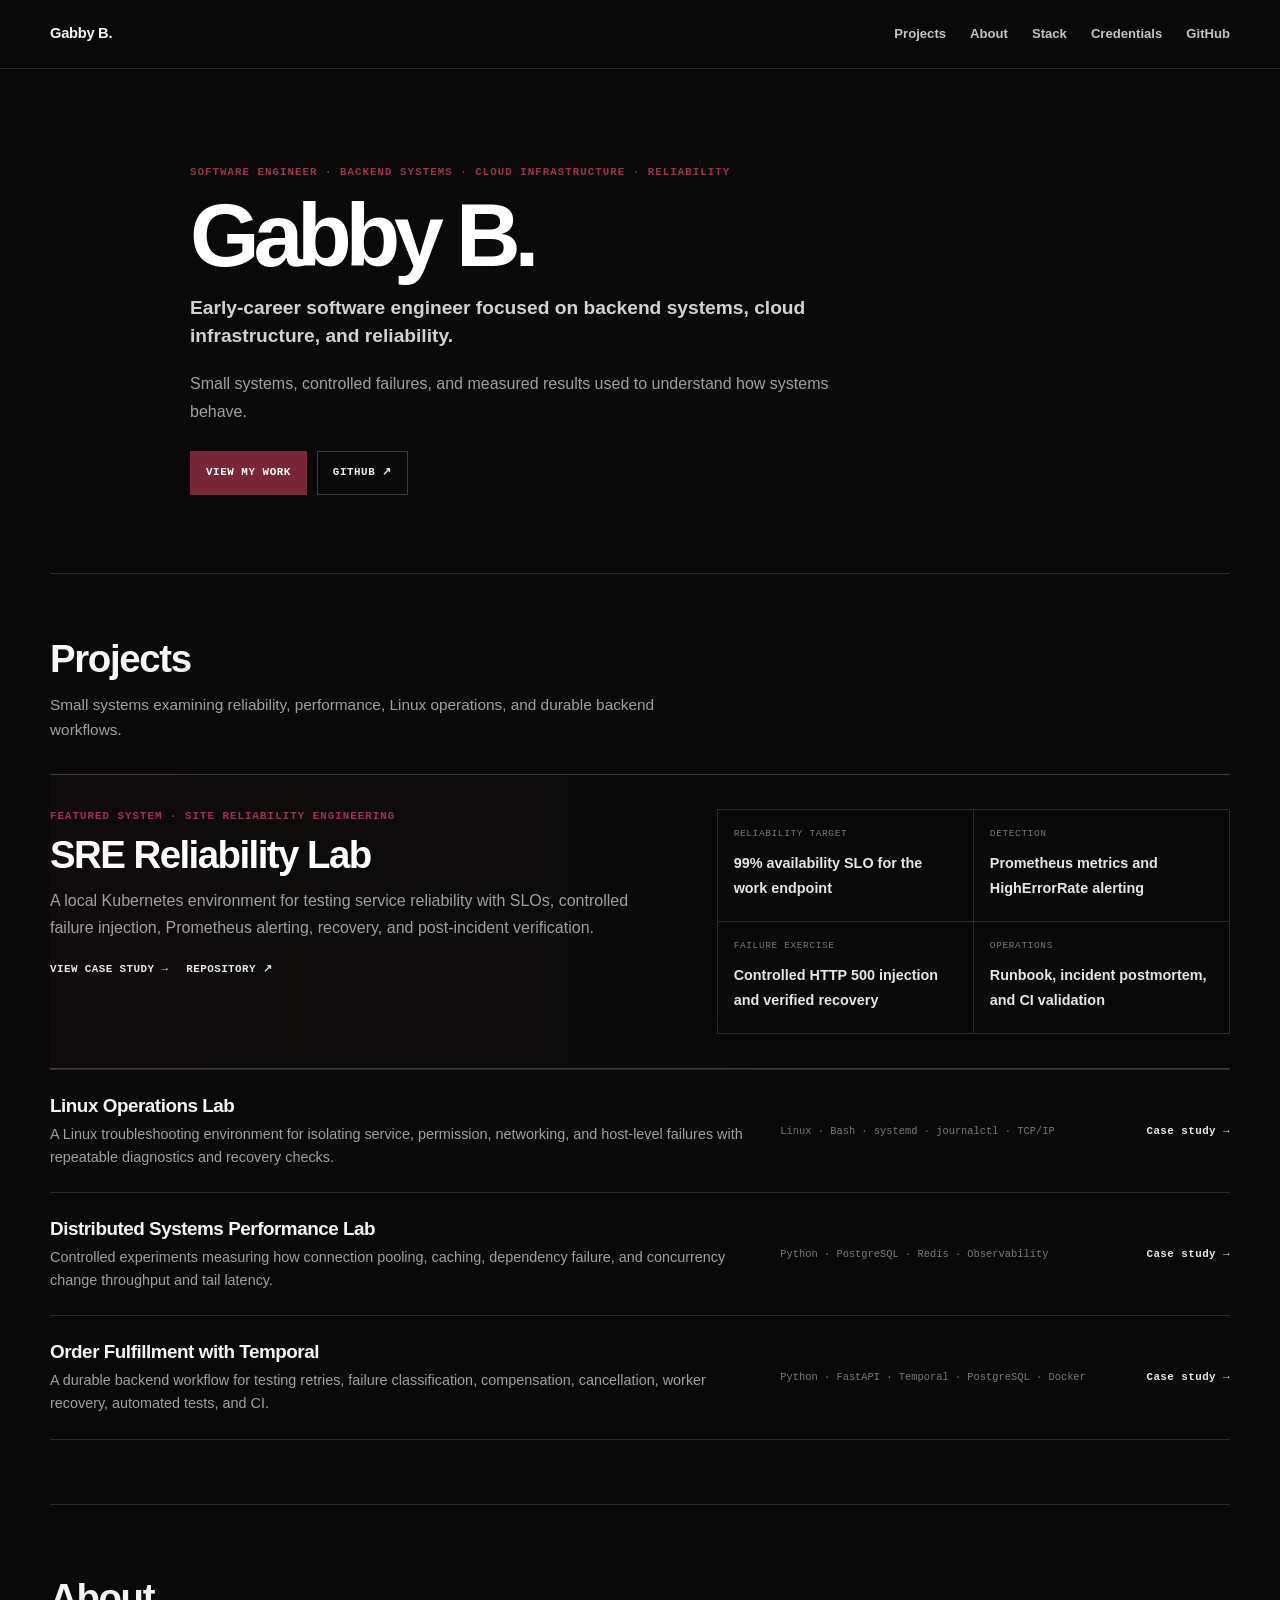
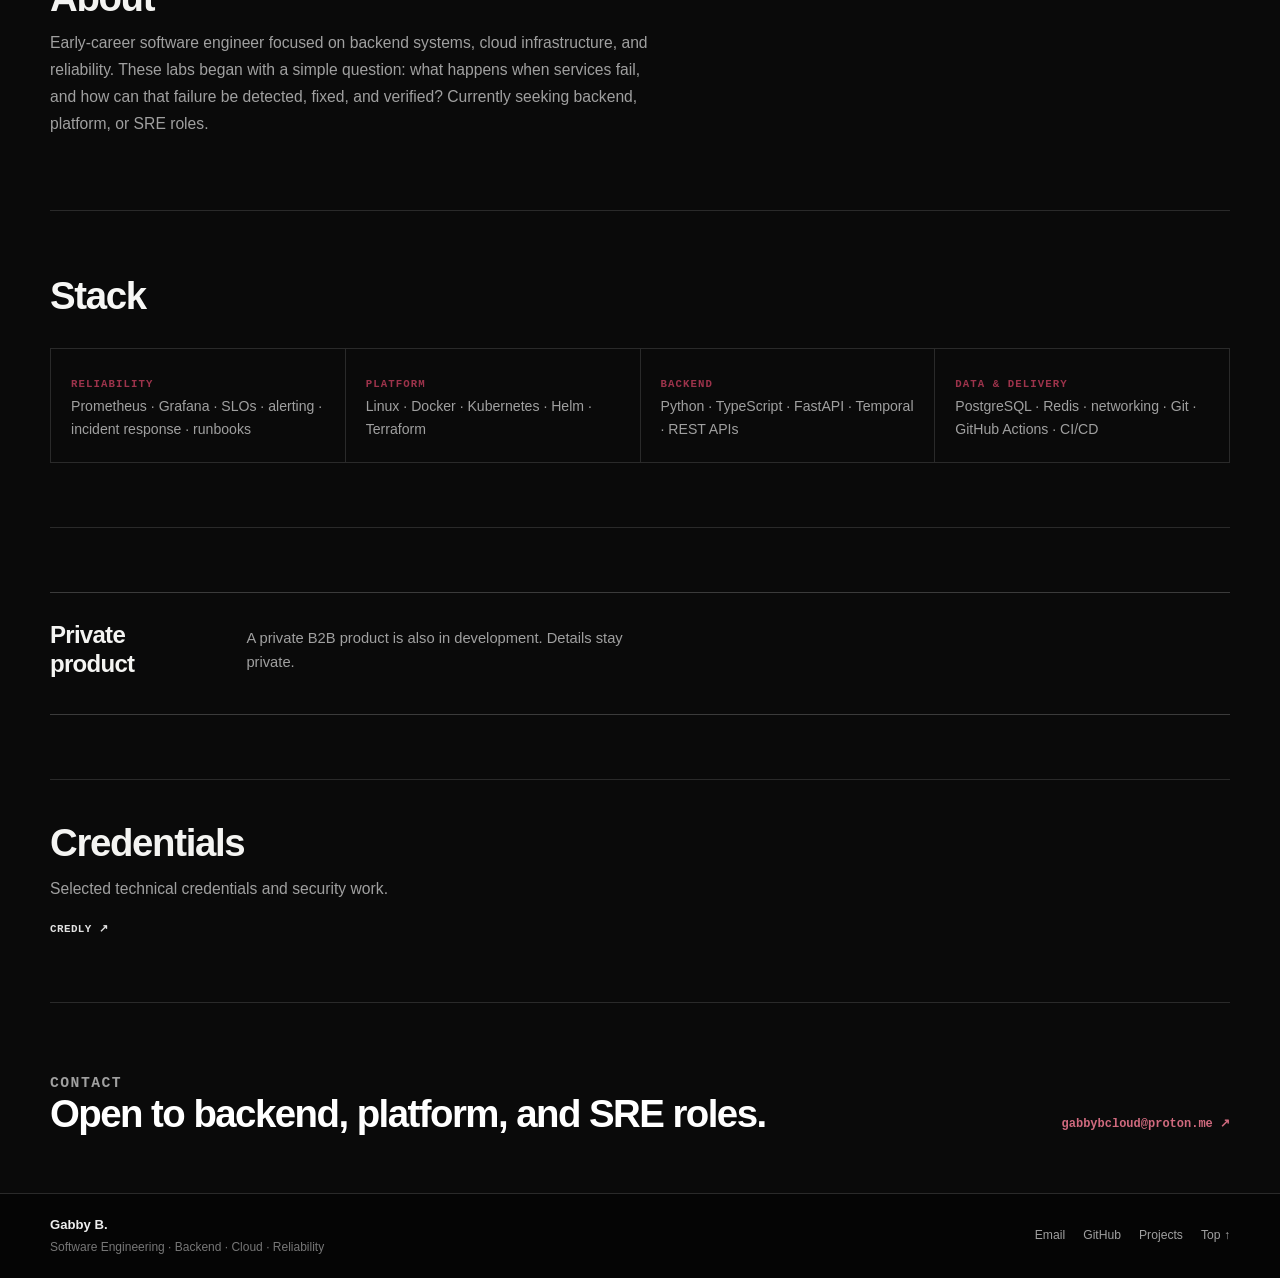
==== commit 30aa341d: "Finish portfolio cleanup" ====
--- a/index.html
+++ b/index.html
@@ -57,7 +57,7 @@
       <div class="exec-section-head">
         <div>
           <h2 id="projects-title">Projects</h2>
-          <p>Small systems I built to examine reliability, performance, Linux operations, and durable backend workflows.</p>
+          <p>Small systems examining reliability, performance, Linux operations, and durable backend workflows.</p>
         </div>
       </div>
 
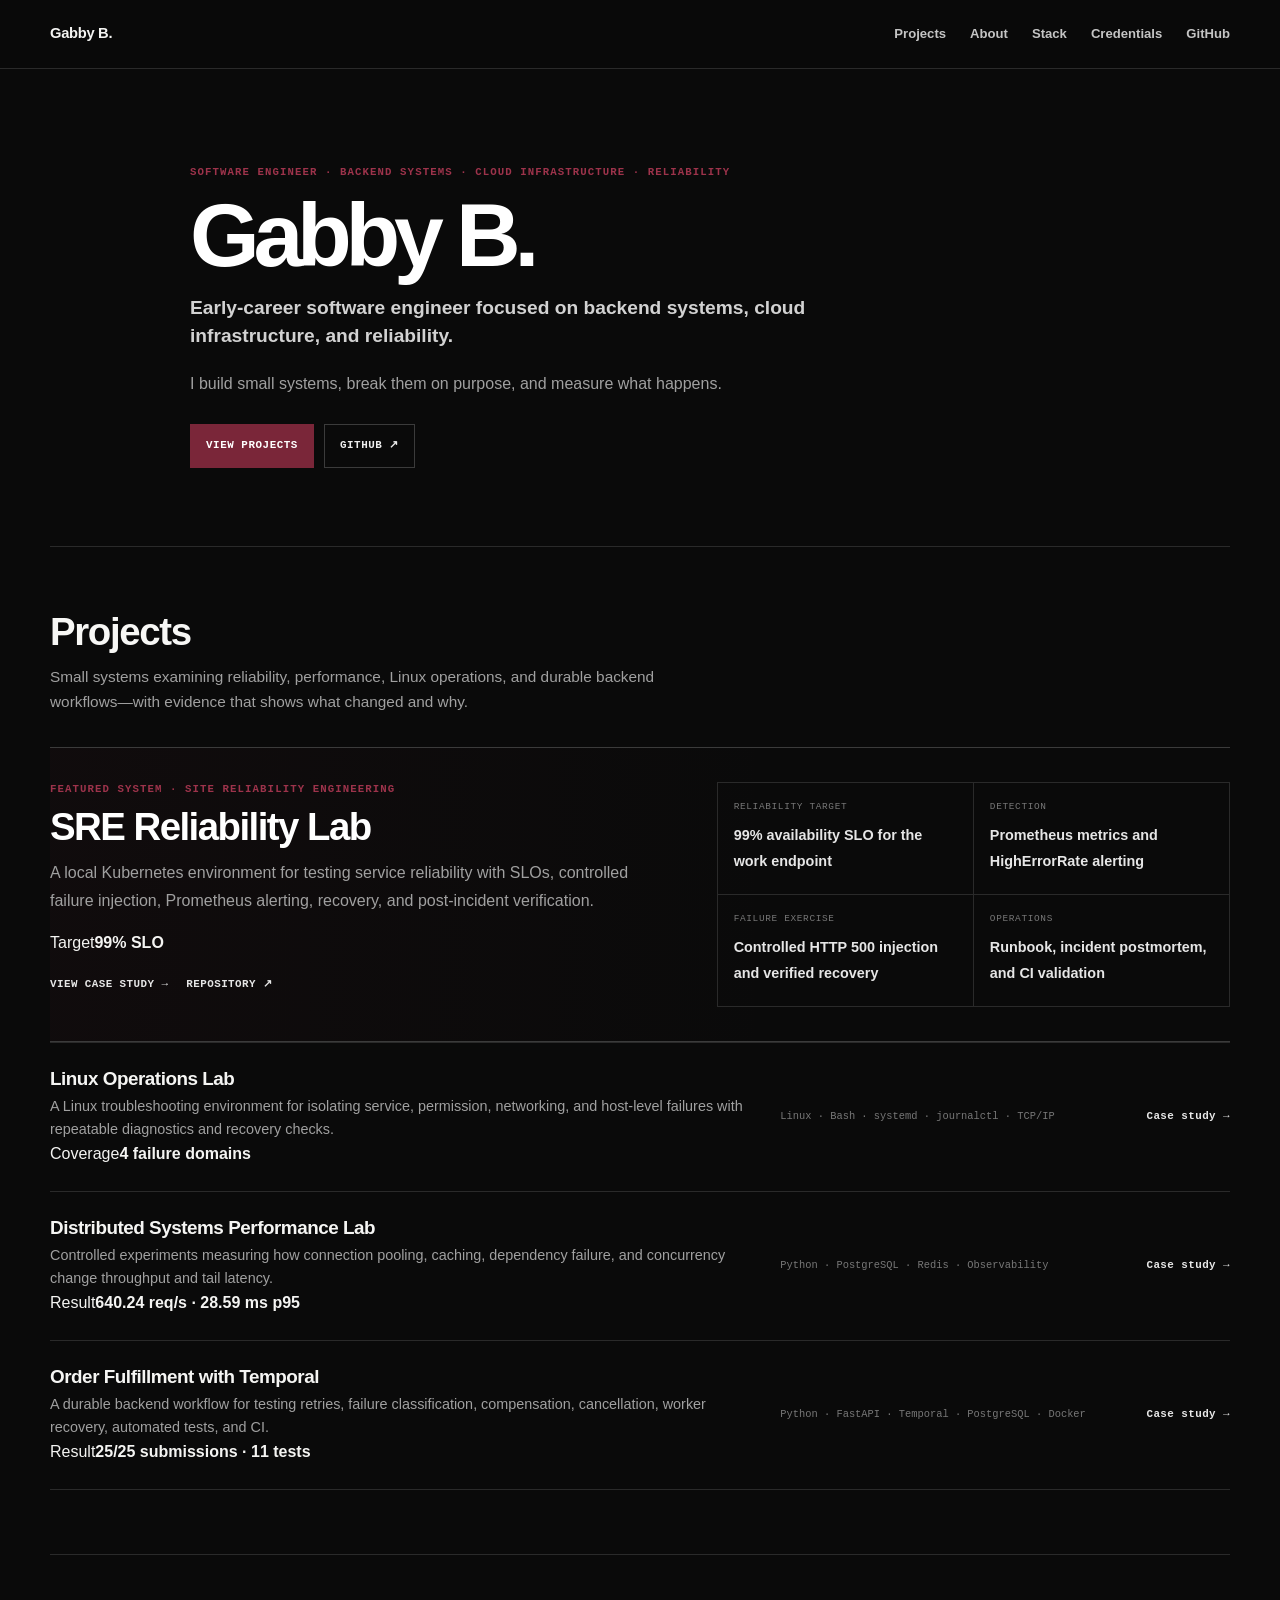
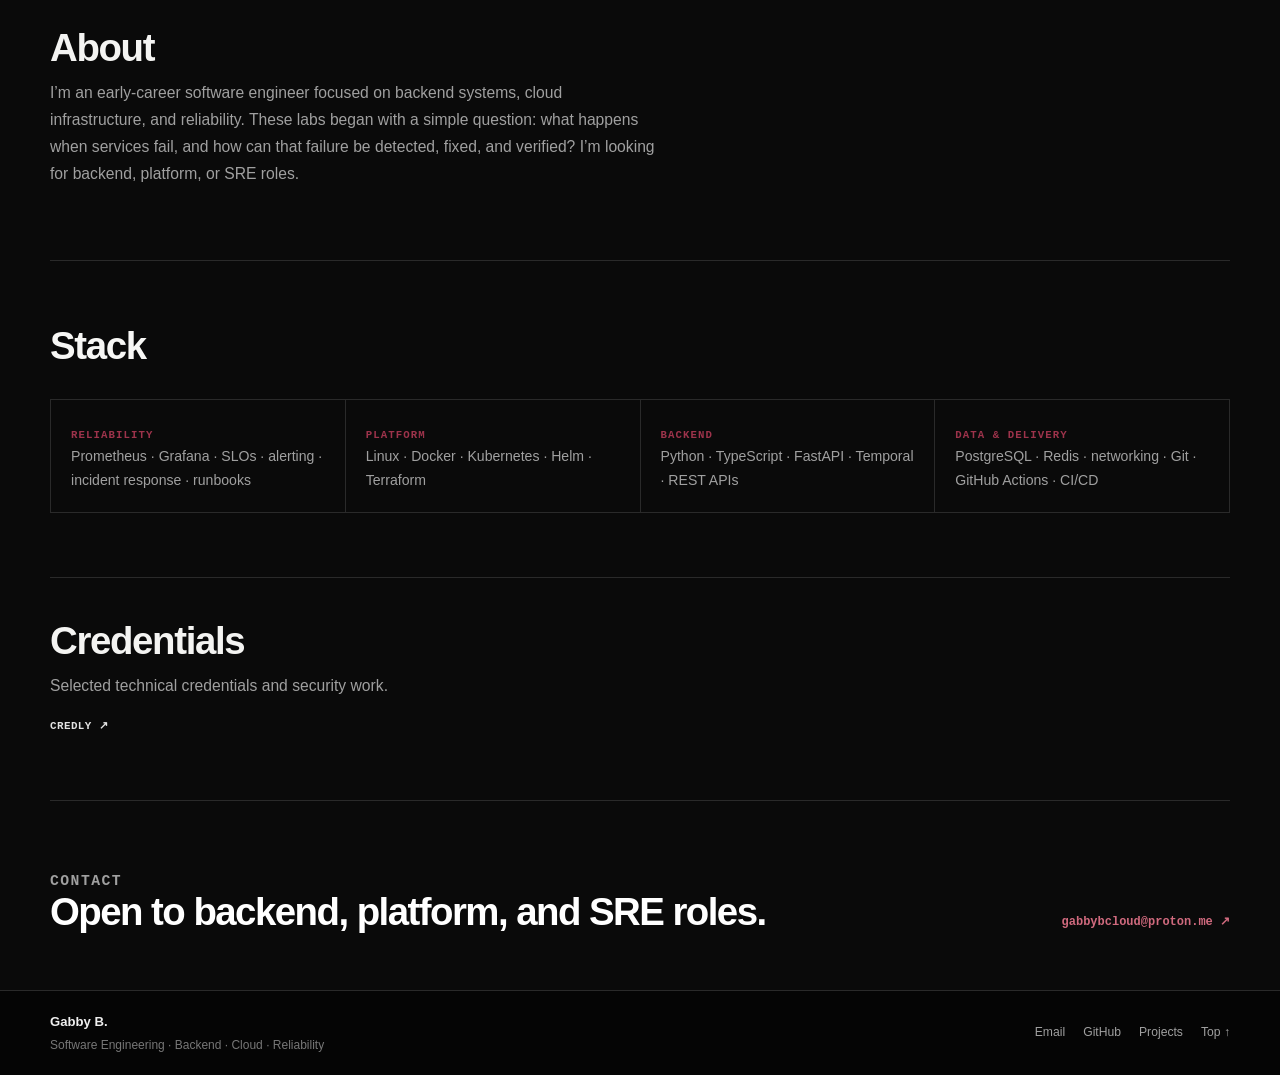
==== commit 17b184e0: "Refine homepage voice and project evidence" ====
--- a/index.html
+++ b/index.html
@@ -44,9 +44,9 @@
         <p class="exec-kicker">Software Engineer · Backend Systems · Cloud Infrastructure · Reliability</p>
         <h1 class="exec-name" id="hero-title">Gabby B.</h1>
         <p class="exec-title">Early-career software engineer focused on backend systems, cloud infrastructure, and reliability.</p>
-        <p class="exec-statement">Small systems, controlled failures, and measured results used to understand how systems behave.</p>
+        <p class="exec-statement">I build small systems, break them on purpose, and measure what happens.</p>
         <div class="exec-actions">
-          <a class="exec-button primary" href="#projects">View my work</a>
+          <a class="exec-button primary" href="#projects">View projects</a>
           <a class="exec-button" href="https://github.com/gabbyb-cloud" target="_blank" rel="noreferrer">GitHub ↗</a>
         </div>
       </div>
@@ -57,7 +57,7 @@
       <div class="exec-section-head">
         <div>
           <h2 id="projects-title">Projects</h2>
-          <p>Small systems examining reliability, performance, Linux operations, and durable backend workflows.</p>
+          <p>Small systems examining reliability, performance, Linux operations, and durable backend workflows—with evidence that shows what changed and why.</p>
         </div>
       </div>
 
@@ -69,6 +69,7 @@
             A local Kubernetes environment for testing service reliability with SLOs,
             controlled failure injection, Prometheus alerting, recovery, and post-incident verification.
           </p>
+          <div class="project-result"><span>Target</span><strong>99% SLO</strong></div>
           <!-- TODO measured detection time and recovery time -->
           <div class="project-links">
             <a href="projects/sre-reliability-lab.html">View case study →</a>
@@ -89,6 +90,7 @@
           <div>
             <h3>Linux Operations Lab</h3>
             <p>A Linux troubleshooting environment for isolating service, permission, networking, and host-level failures with repeatable diagnostics and recovery checks.</p>
+          <div class="project-result"><span>Coverage</span><strong>4 failure domains</strong></div>
           <!-- TODO one specific result -->
           </div>
           <span class="project-tech">Linux · Bash · systemd · journalctl · TCP/IP</span>
@@ -99,6 +101,7 @@
           <div>
             <h3>Distributed Systems Performance Lab</h3>
             <p>Controlled experiments measuring how connection pooling, caching, dependency failure, and concurrency change throughput and tail latency.</p>
+          <div class="project-result"><span>Result</span><strong>640.24 req/s · 28.59 ms p95</strong></div>
           <!-- TODO p99 before/after -->
           </div>
           <span class="project-tech">Python · PostgreSQL · Redis · Observability</span>
@@ -109,6 +112,7 @@
           <div>
             <h3>Order Fulfillment with Temporal</h3>
             <p>A durable backend workflow for testing retries, failure classification, compensation, cancellation, worker recovery, automated tests, and CI.</p>
+          <div class="project-result"><span>Result</span><strong>25/25 submissions · 11 tests</strong></div>
           <!-- TODO tests and failure scenarios covered -->
           </div>
           <span class="project-tech">Python · FastAPI · Temporal · PostgreSQL · Docker</span>
@@ -120,7 +124,7 @@
     <section class="exec-section shell about-section" id="about" aria-labelledby="about-title">
       <div class="about-block">
         <h2 id="about-title">About</h2>
-        <p>Early-career software engineer focused on backend systems, cloud infrastructure, and reliability. These labs began with a simple question: what happens when services fail, and how can that failure be detected, fixed, and verified? Currently seeking backend, platform, or SRE roles.</p>
+        <p>I’m an early-career software engineer focused on backend systems, cloud infrastructure, and reliability. These labs began with a simple question: what happens when services fail, and how can that failure be detected, fixed, and verified? I’m looking for backend, platform, or SRE roles.</p>
       </div>
     </section>
 
@@ -147,15 +151,6 @@
         <div class="system-block">
           <span class="system-label">Data & Delivery</span>
           <p>PostgreSQL · Redis · networking · Git · GitHub Actions · CI/CD</p>
-        </div>
-      </div>
-    </section>
-
-    <section class="exec-section shell" id="private" aria-labelledby="private-title">
-      <div class="private-build">
-        <div>
-          <h3 id="private-title">Private product</h3>
-          <p>A private B2B product is also in development. Details stay private.</p>
         </div>
       </div>
     </section>
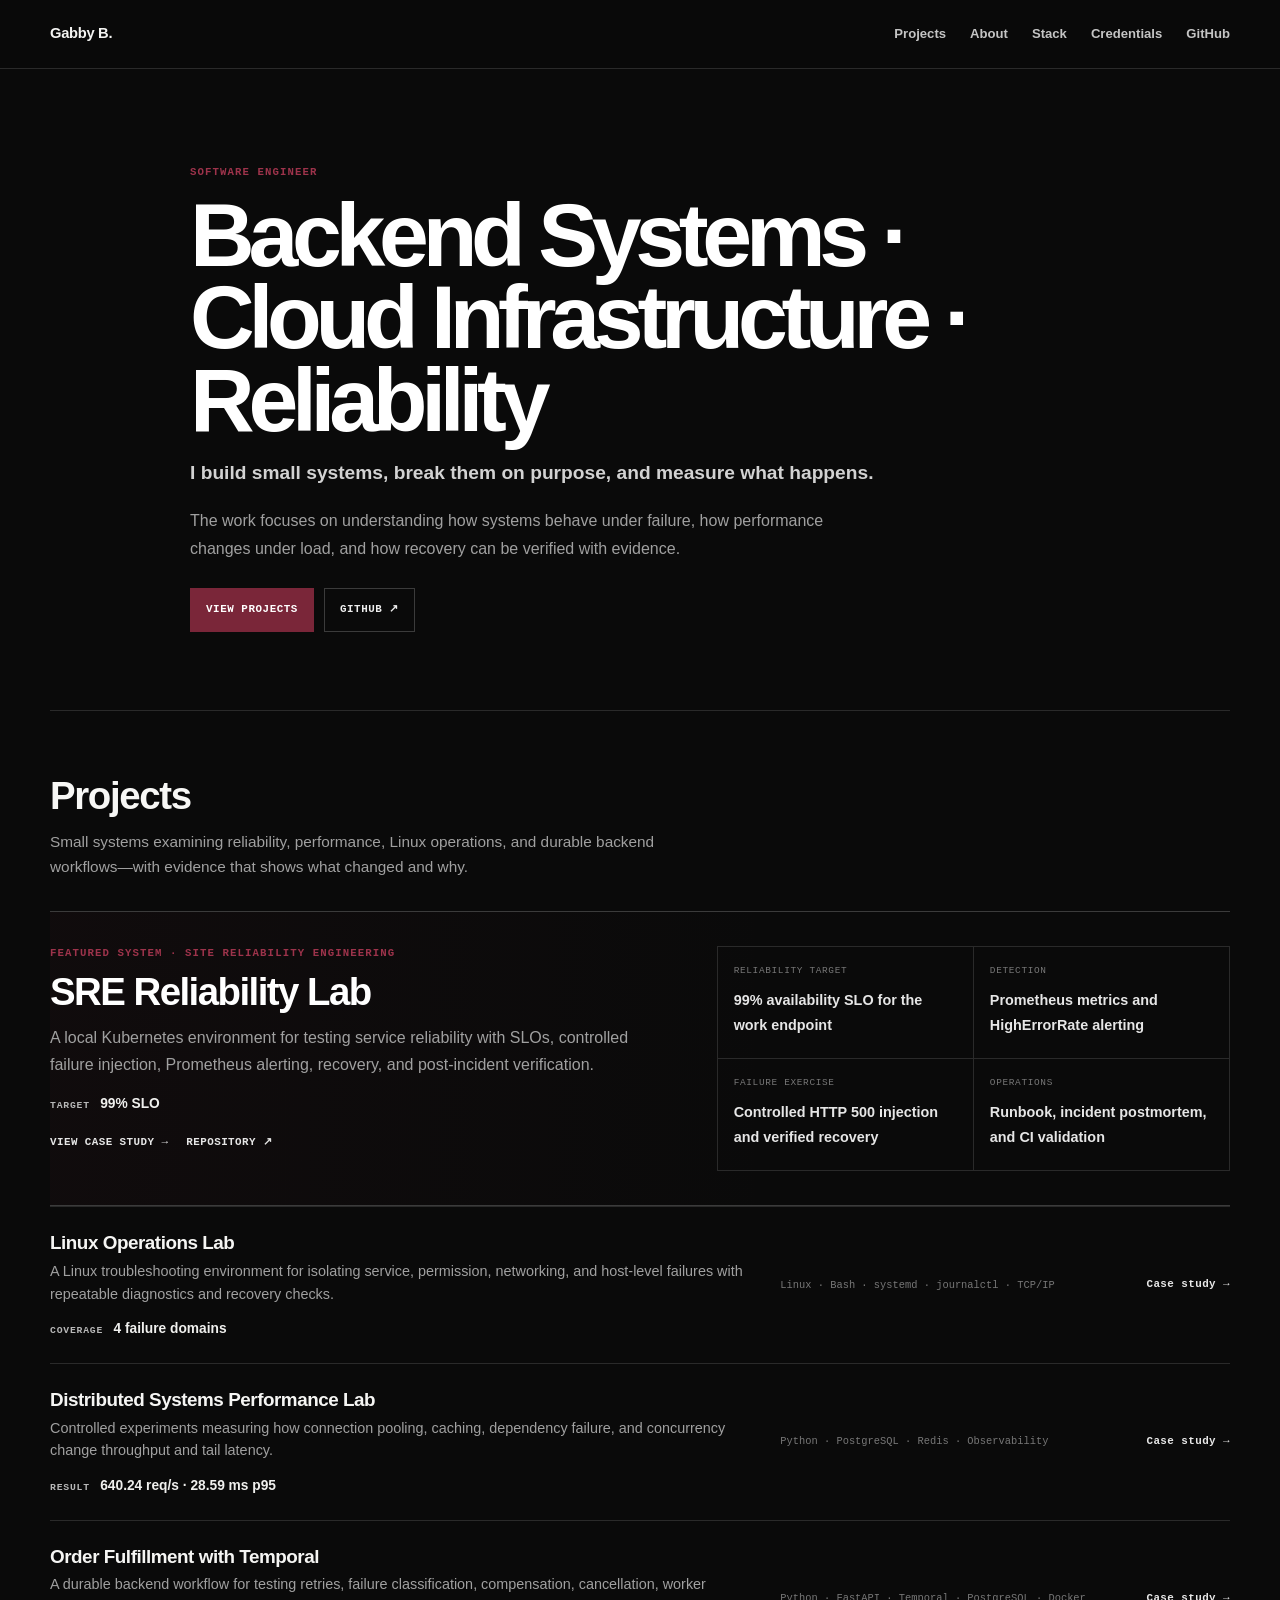
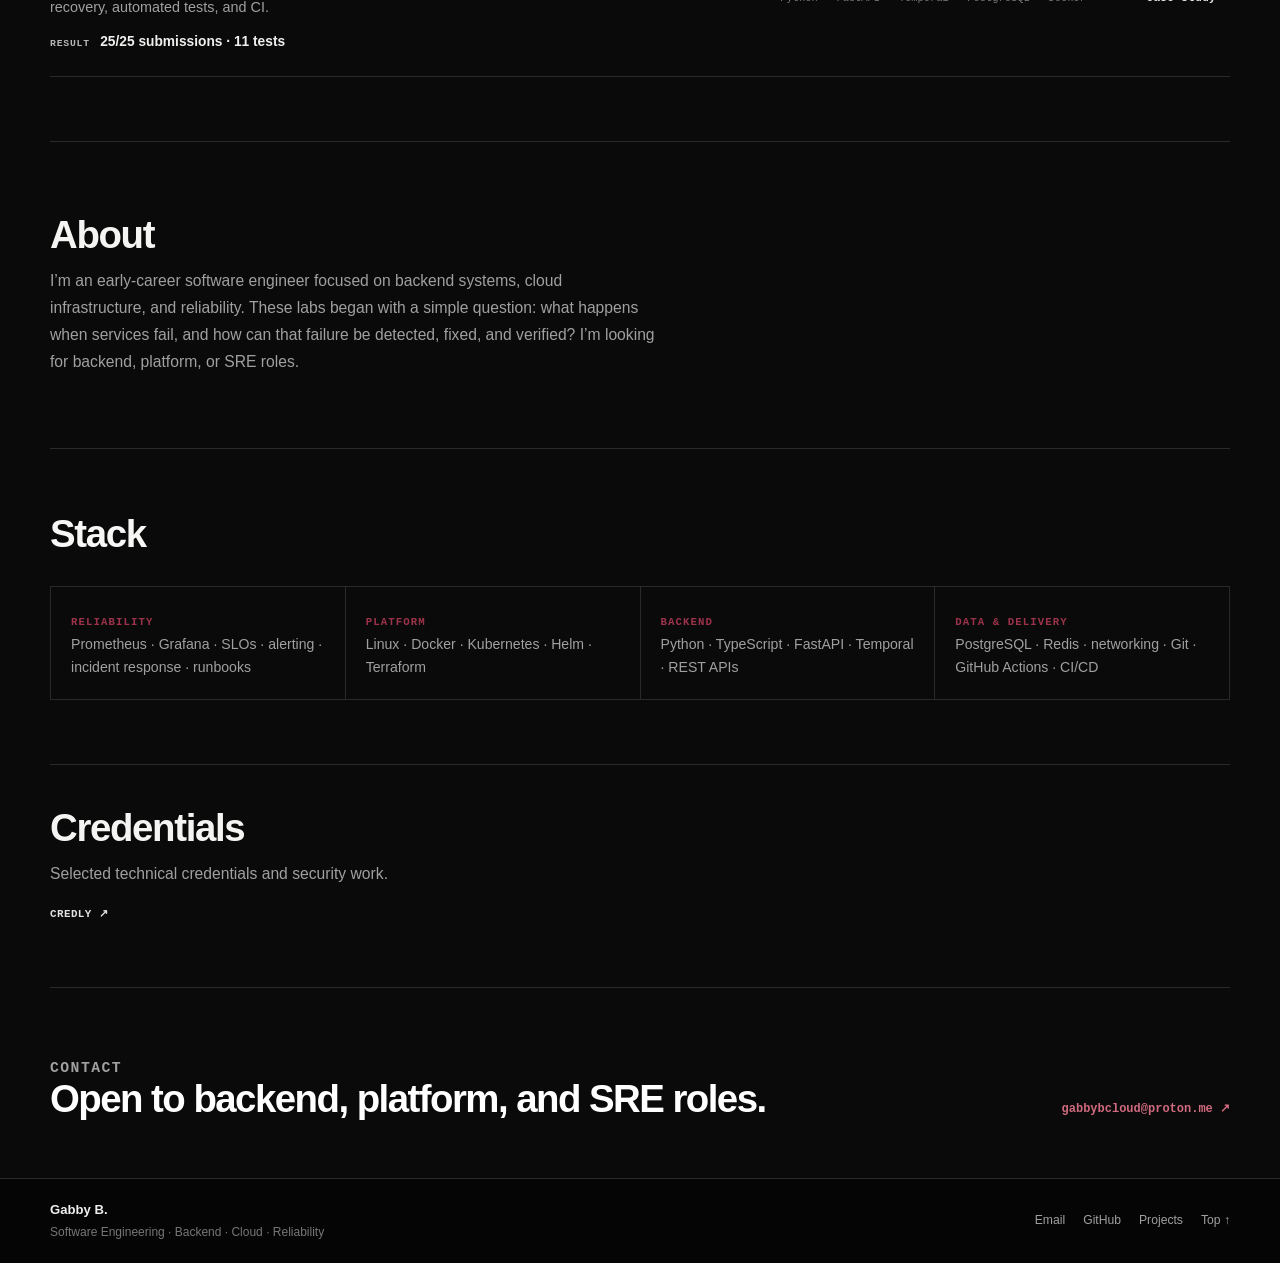
==== commit 4b9a4761: "Lead homepage with engineering focus" ====
--- a/index.html
+++ b/index.html
@@ -41,10 +41,10 @@
   <main id="main">
     <section class="exec-hero shell" id="top" aria-labelledby="hero-title">
       <div>
-        <p class="exec-kicker">Software Engineer · Backend Systems · Cloud Infrastructure · Reliability</p>
-        <h1 class="exec-name" id="hero-title">Gabby B.</h1>
-        <p class="exec-title">Early-career software engineer focused on backend systems, cloud infrastructure, and reliability.</p>
-        <p class="exec-statement">I build small systems, break them on purpose, and measure what happens.</p>
+        <p class="exec-kicker">Software Engineer</p>
+        <h1 class="exec-name" id="hero-title">Backend Systems · Cloud Infrastructure · Reliability</h1>
+        <p class="exec-title">I build small systems, break them on purpose, and measure what happens.</p>
+        <p class="exec-statement">The work focuses on understanding how systems behave under failure, how performance changes under load, and how recovery can be verified with evidence.</p>
         <div class="exec-actions">
           <a class="exec-button primary" href="#projects">View projects</a>
           <a class="exec-button" href="https://github.com/gabbyb-cloud" target="_blank" rel="noreferrer">GitHub ↗</a>
--- a/assets/css/styles.css
+++ b/assets/css/styles.css
@@ -444,6 +444,31 @@
   max-width: 760px;
 }
 
+.project-result {
+  display: flex;
+  align-items: baseline;
+  gap: .65rem;
+  margin-top: .85rem;
+}
+
+.project-result span {
+  flex: 0 0 auto;
+  color: #b8b8b8;
+  font-family: var(--mono);
+  font-size: .61rem;
+  font-weight: 700;
+  letter-spacing: .08em;
+  line-height: 1.4;
+  text-transform: uppercase;
+}
+
+.project-result strong {
+  color: #f0f0ee;
+  font-size: .86rem;
+  line-height: 1.45;
+  font-weight: 700;
+}
+
 .project-row h3 {
   margin: 0 0 5px;
   color: #f5f5f3;
